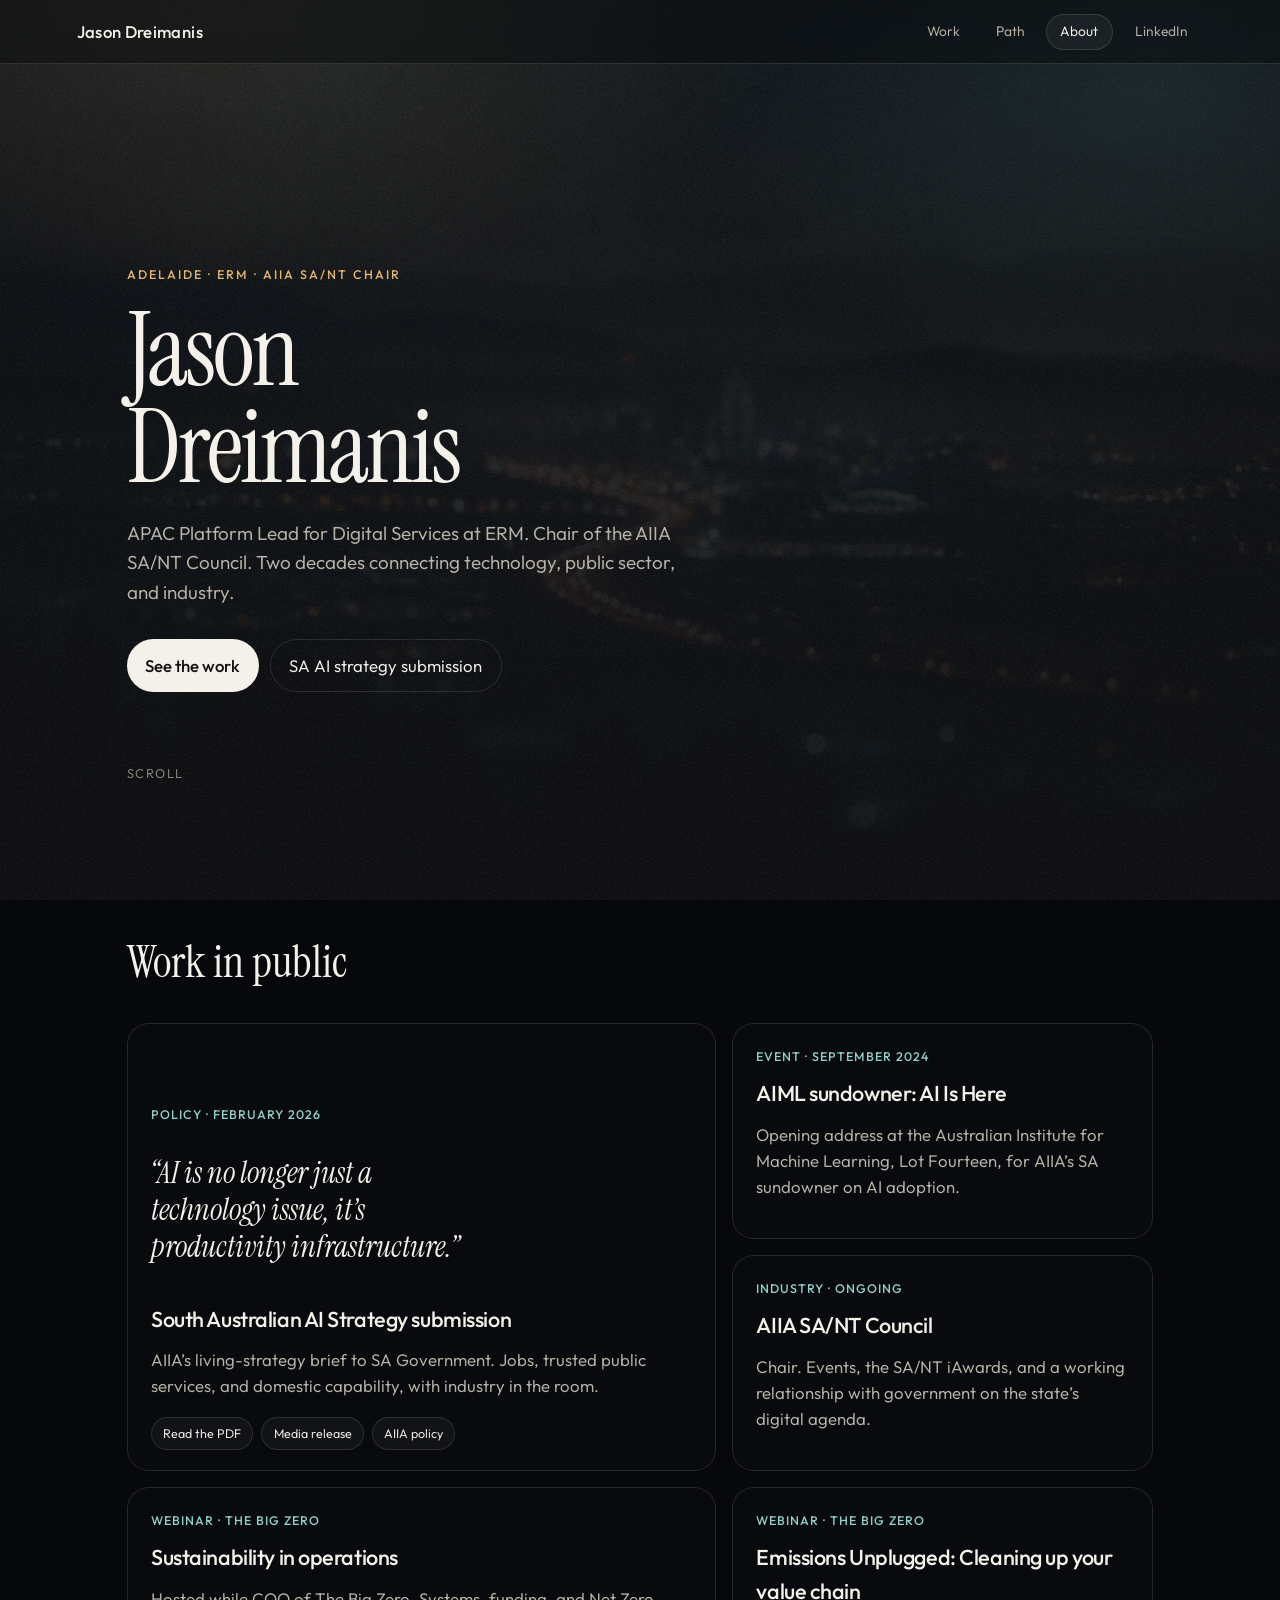
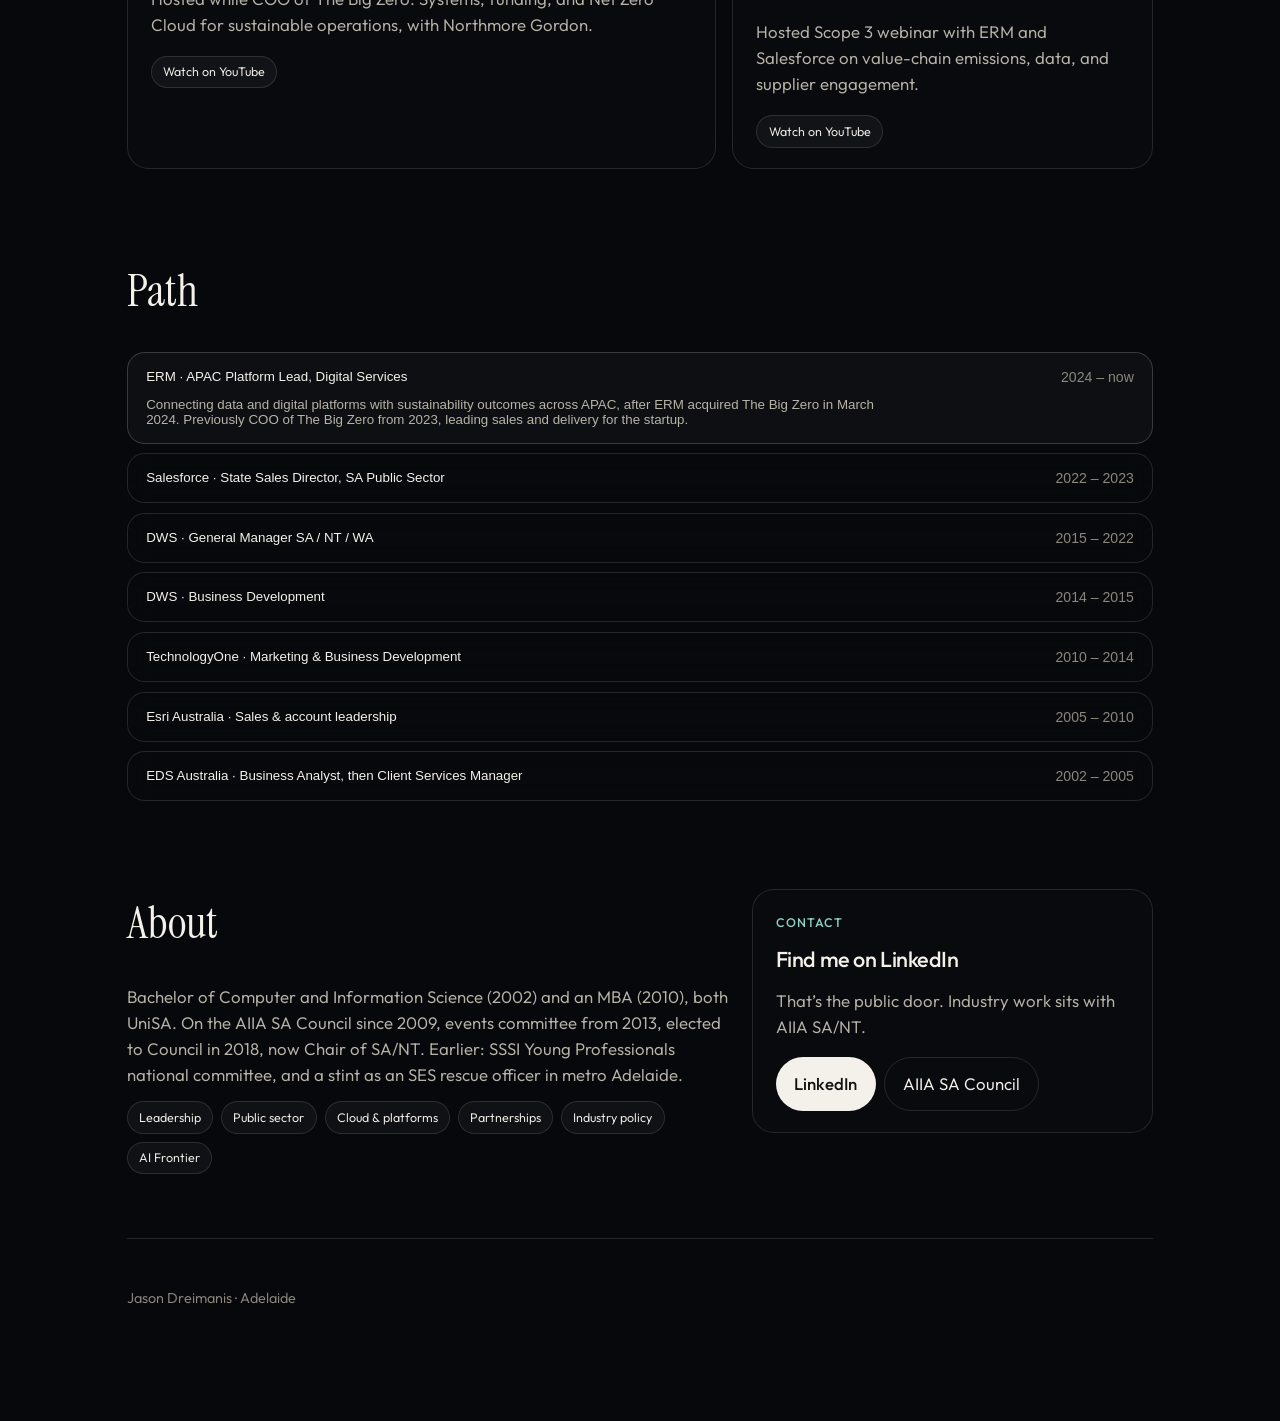
==== index.html @ 12f00339 "Add The Big Zero webinar links to Work in public." ====
<!DOCTYPE html>
<html lang="en">
<head>
  <meta charset="utf-8">
  <meta name="viewport" content="width=device-width, initial-scale=1">
  <title>Jason Dreimanis</title>
  <meta name="description" content="Jason Dreimanis. Adelaide. APAC Platform Lead, Digital Services at ERM. Chair, AIIA SA/NT Council.">
  <link rel="preconnect" href="https://fonts.googleapis.com">
  <link rel="preconnect" href="https://fonts.gstatic.com" crossorigin>
  <link href="https://fonts.googleapis.com/css2?family=Instrument+Serif:ital@0;1&family=Outfit:wght@360;420;500;600&display=swap" rel="stylesheet">
  <style>
    :root {
      --ink: #f4f1ea;
      --muted: #b8b3a8;
      --dim: #8c877c;
      --line: rgba(244,241,234,.12);
      --glass: rgba(12,14,18,.55);
      --glass-2: rgba(18,20,26,.72);
      --accent: #e2b56a;
      --accent-2: #8fd0c8;
      --danger: #c9a06a;
    }
    * { box-sizing: border-box; margin: 0; padding: 0; }
    html { scroll-behavior: smooth; }
    body {
      font-family: Outfit, system-ui, sans-serif;
      color: var(--ink);
      background: #07080b url("bg-adelaide.png") center / cover fixed no-repeat;
      line-height: 1.55;
      font-size: 1.05rem;
      font-weight: 360;
    }
    body::before {
      content: "";
      position: fixed;
      inset: 0;
      background:
        radial-gradient(1200px 700px at 15% -10%, rgba(226,181,106,.16), transparent 55%),
        radial-gradient(900px 600px at 90% 10%, rgba(143,208,200,.1), transparent 50%),
        linear-gradient(180deg, rgba(7,8,11,.55) 0%, rgba(7,8,11,.78) 38%, rgba(7,8,11,.9) 100%);
      pointer-events: none;
      z-index: 0;
    }
    .grain {
      position: fixed; inset: 0; pointer-events: none; z-index: 1; opacity: .22;
      background-image: url("data:image/svg+xml;utf8,<svg xmlns='http://www.w3.org/2000/svg' width='140' height='140'><filter id='n'><feTurbulence type='fractalNoise' baseFrequency='.8' numOctaves='4' stitchTiles='stitch'/></filter><rect width='100%' height='100%' filter='url(%23n)' opacity='.55'/></svg>");
    }
    .wrap { position: relative; z-index: 2; }
    nav {
      position: sticky; top: 0; z-index: 20;
      display: flex; align-items: center; justify-content: space-between;
      gap: 1rem; padding: .85rem 6vw;
      background: rgba(7,8,11,.42);
      backdrop-filter: blur(16px);
      border-bottom: 1px solid var(--line);
    }
    .brand {
      font-weight: 500; letter-spacing: .02em; text-decoration: none; color: var(--ink);
    }
    .nav-links { display: flex; gap: .4rem; flex-wrap: wrap; }
    .nav-links a {
      color: var(--muted); text-decoration: none; font-size: .86rem;
      padding: .4rem .85rem; border-radius: 999px; border: 1px solid transparent;
    }
    .nav-links a:hover, .nav-links a.active {
      color: var(--ink); border-color: var(--line); background: rgba(255,255,255,.05);
    }
    main { padding: 0 6vw 6rem; max-width: 1180px; margin: 0 auto; }
    .hero { min-height: 88vh; display: grid; align-content: end; padding: 8rem 0 4.5rem; }
    .kicker {
      color: var(--accent); font-size: .78rem; letter-spacing: .16em; text-transform: uppercase;
      font-weight: 500; margin-bottom: 1.1rem;
    }
    h1 {
      font-family: "Instrument Serif", Georgia, serif;
      font-weight: 400; font-size: clamp(3.2rem, 8vw, 6.4rem);
      line-height: .95; letter-spacing: -.03em;
    }
    .lede {
      margin-top: 1.4rem; max-width: 36rem; font-size: 1.18rem; color: var(--muted);
    }
    .actions { display: flex; flex-wrap: wrap; gap: .7rem; margin-top: 2rem; }
    .btn {
      display: inline-flex; align-items: center; gap: .45rem;
      text-decoration: none; border: 0; cursor: pointer; font: inherit;
      padding: .8rem 1.15rem; border-radius: 999px; transition: transform .2s, background .2s, border-color .2s;
    }
    .btn:hover { transform: translateY(-2px); }
    .btn-primary { background: var(--ink); color: #111; font-weight: 500; }
    .btn-ghost {
      background: transparent; color: var(--ink);
      border: 1px solid var(--line);
    }
    .btn-ghost:hover { background: rgba(255,255,255,.06); }
    .scroll-hint {
      margin-top: 4.5rem; color: var(--dim); font-size: .8rem; letter-spacing: .12em; text-transform: uppercase;
    }
    section { padding: 4.5rem 0 1rem; }
    h2 {
      font-family: "Instrument Serif", Georgia, serif;
      font-size: clamp(2rem, 4vw, 2.8rem); font-weight: 400; margin-bottom: 1.6rem;
    }
    .work-grid {
      display: grid; gap: 1rem;
      grid-template-columns: 1fr;
    }
    @media (min-width: 800px) {
      .work-grid { grid-template-columns: 1.4fr 1fr; }
      .card.featured { grid-row: span 2; min-height: 28rem; }
    }
    .card {
      background: var(--glass);
      border: 1px solid var(--line);
      border-radius: 1.35rem;
      padding: 1.4rem 1.45rem 1.3rem;
      backdrop-filter: blur(18px);
      display: flex; flex-direction: column; gap: .7rem;
      text-align: left; color: inherit; cursor: pointer;
      transition: transform .2s, border-color .2s, background .2s;
    }
    .card:hover { transform: translateY(-3px); border-color: rgba(226,181,106,.35); background: var(--glass-2); }
    .card .meta { color: var(--accent-2); font-size: .78rem; letter-spacing: .08em; text-transform: uppercase; font-weight: 500; }
    .card h3 { font-size: 1.35rem; font-weight: 500; letter-spacing: -.02em; }
    .card p { color: var(--muted); }
    .card.featured { justify-content: flex-end; }
    .pull { font-family: "Instrument Serif", Georgia, serif; font-size: clamp(1.35rem, 2.4vw, 1.85rem); line-height: 1.25; color: var(--ink); margin: 1.2rem 0 1.6rem; font-style: italic; max-width: 22ch; }
    .card .row { display: flex; flex-wrap: wrap; gap: .5rem; margin-top: .4rem; }
    .chip {
      font-size: .78rem; color: var(--ink); border: 1px solid var(--line);
      border-radius: 999px; padding: .35rem .7rem; background: rgba(255,255,255,.04);
      text-decoration: none; display: inline-flex;
    }
    a.chip:hover { border-color: rgba(226,181,106,.5); }
    .path { display: grid; gap: .6rem; }
    .job {
      width: 100%; text-align: left; color: inherit; background: transparent;
      border: 1px solid var(--line); border-radius: 1.1rem; padding: 1rem 1.15rem;
      cursor: pointer; backdrop-filter: blur(12px); background: rgba(10,12,16,.35);
    }
    .job:hover, .job.open { background: rgba(18,20,26,.65); border-color: rgba(255,255,255,.18); }
    .job-top { display: flex; justify-content: space-between; gap: 1rem; flex-wrap: wrap; }
    .job strong { font-weight: 500; }
    .when { color: var(--dim); font-size: .88rem; }
    .job .detail { display: none; color: var(--muted); margin-top: .7rem; max-width: 46rem; }
    .job.open .detail { display: block; }
    .about {
      display: grid; gap: 1.4rem;
    }
    @media (min-width: 800px) { .about { grid-template-columns: 1.2fr .8fr; align-items: start; } }
    .values { display: flex; flex-wrap: wrap; gap: .5rem; margin-top: .8rem; }
    footer {
      display: flex; justify-content: space-between; gap: 1rem; flex-wrap: wrap;
      padding: 3rem 0 1rem; color: var(--dim); font-size: .9rem; border-top: 1px solid var(--line); margin-top: 3rem;
    }
    .drawer-back {
      position: fixed; inset: 0; background: rgba(0,0,0,.55); z-index: 40;
      opacity: 0; pointer-events: none; transition: opacity .2s;
    }
    .drawer-back.show { opacity: 1; pointer-events: auto; }
    .drawer {
      position: fixed; right: 0; top: 0; height: 100%; width: min(34rem, 100%);
      background: #101318; z-index: 41; transform: translateX(100%);
      transition: transform .28s ease; padding: 2rem 1.6rem; overflow: auto;
      border-left: 1px solid var(--line);
    }
    .drawer.show { transform: translateX(0); }
    .drawer h3 { font-family: "Instrument Serif", Georgia, serif; font-size: 2rem; font-weight: 400; margin: .4rem 0 1rem; }
    .drawer p { color: var(--muted); margin-bottom: 1rem; }
    .close {
      background: transparent; border: 1px solid var(--line); color: var(--ink);
      border-radius: 999px; padding: .4rem .8rem; cursor: pointer; font: inherit;
    }
    @media (max-width: 700px) {
      nav { padding: .75rem 1.1rem; }
      main { padding: 0 1.1rem 4rem; }
      .hero { padding-top: 5.5rem; min-height: 78vh; }
    }
  </style>
</head>
<body>
  <div class="grain"></div>
  <div class="wrap">
    <nav>
      <a class="brand" href="#top">Jason Dreimanis</a>
      <div class="nav-links">
        <a href="#work">Work</a>
        <a href="#path">Path</a>
        <a href="#about">About</a>
        <a class="btn-ghost btn" style="padding:.35rem .9rem" href="https://www.linkedin.com/in/jasondreimanis" target="_blank" rel="noopener">LinkedIn</a>
      </div>
    </nav>
    <main id="top">
      <header class="hero">
        <p class="kicker">Adelaide · ERM · AIIA SA/NT Chair</p>
        <h1>Jason<br>Dreimanis</h1>
        <p class="lede">APAC Platform Lead for Digital Services at ERM. Chair of the AIIA SA/NT Council. Two decades connecting technology, public sector, and industry.</p>
        <div class="actions">
          <a class="btn btn-primary" href="#work">See the work</a>
          <a class="btn btn-ghost" href="https://aiia.com.au/wp-content/uploads/2026/02/South-Australian-AI-Strategy-Subsmission.pdf" target="_blank" rel="noopener">SA AI strategy submission</a>
        </div>
        <p class="scroll-hint">Scroll</p>
      </header>

      <section id="work">
        <h2>Work in public</h2>
        <div class="work-grid">
          <article class="card featured" data-panel="ai">
            <p class="meta">Policy · February 2026</p>
            <blockquote class="pull">“AI is no longer just a technology issue, it’s productivity infrastructure.”</blockquote>
            <h3>South Australian AI Strategy submission</h3>
            <p>AIIA’s living-strategy brief to SA Government. Jobs, trusted public services, and domestic capability, with industry in the room.</p>
            <div class="row">
              <a class="chip" href="https://aiia.com.au/wp-content/uploads/2026/02/South-Australian-AI-Strategy-Subsmission.pdf" target="_blank" rel="noopener" onclick="event.stopPropagation()">Read the PDF</a>
              <a class="chip" href="https://aiia.com.au/wp-content/uploads/2026/02/South-Australia-AI-Strategy-MR.pdf" target="_blank" rel="noopener" onclick="event.stopPropagation()">Media release</a>
              <a class="chip" href="https://aiia.com.au/influence-and-leadership/policy-submissions/" target="_blank" rel="noopener" onclick="event.stopPropagation()">AIIA policy</a>
            </div>
          </article>
          <article class="card" data-panel="sundowner">
            <p class="meta">Event · September 2024</p>
            <h3>AIML sundowner: AI Is Here</h3>
            <p>Opening address at the Australian Institute for Machine Learning, Lot Fourteen, for AIIA’s SA sundowner on AI adoption.</p>
          </article>
          <article class="card" data-panel="council">
            <p class="meta">Industry · ongoing</p>
            <h3>AIIA SA/NT Council</h3>
            <p>Chair. Events, the SA/NT iAwards, and a working relationship with government on the state’s digital agenda.</p>
          </article>
          <article class="card" data-panel="tbz-ops">
            <p class="meta">Webinar · The Big Zero</p>
            <h3>Sustainability in operations</h3>
            <p>Hosted while COO of The Big Zero. Systems, funding, and Net Zero Cloud for sustainable operations, with Northmore Gordon.</p>
            <div class="row">
              <a class="chip" href="https://youtu.be/v5usQ4VJPlI" target="_blank" rel="noopener" onclick="event.stopPropagation()">Watch on YouTube</a>
            </div>
          </article>
          <article class="card" data-panel="tbz-scope3">
            <p class="meta">Webinar · The Big Zero</p>
            <h3>Emissions Unplugged: Cleaning up your value chain</h3>
            <p>Hosted Scope 3 webinar with ERM and Salesforce on value-chain emissions, data, and supplier engagement.</p>
            <div class="row">
              <a class="chip" href="https://youtu.be/Fd_spWJepVM" target="_blank" rel="noopener" onclick="event.stopPropagation()">Watch on YouTube</a>
            </div>
          </article>
        </div>
      </section>

      <section id="path">
        <h2>Path</h2>
        <div class="path">
          <button class="job open" type="button">
            <div class="job-top"><strong>ERM · APAC Platform Lead, Digital Services</strong><span class="when">2024 – now</span></div>
            <p class="detail">Connecting data and digital platforms with sustainability outcomes across APAC, after ERM acquired The Big Zero in March 2024. Previously COO of The Big Zero from 2023, leading sales and delivery for the startup.</p>
          </button>
          <button class="job" type="button">
            <div class="job-top"><strong>Salesforce · State Sales Director, SA Public Sector</strong><span class="when">2022 – 2023</span></div>
            <p class="detail">Public sector sales leadership in South Australia, before moving into The Big Group / ERM sustainability platforms work.</p>
          </button>
          <button class="job" type="button">
            <div class="job-top"><strong>DWS · General Manager SA / NT / WA</strong><span class="when">2015 – 2022</span></div>
            <p class="detail">P&amp;L, sales, delivery, and a national cloud and managed services centre of excellence. First full SA Government agency architecture into the cloud in 2015. Record regional contract value. Built Symplicit (human-centred design) in the region.</p>
          </button>
          <button class="job" type="button">
            <div class="job-top"><strong>DWS · Business Development</strong><span class="when">2014 – 2015</span></div>
            <p class="detail">New practices in cloud, infrastructure, and solution services. Lifted regional margins by more than 10% in the first year.</p>
          </button>
          <button class="job" type="button">
            <div class="job-top"><strong>TechnologyOne · Marketing &amp; Business Development</strong><span class="when">2010 – 2014</span></div>
            <p class="detail">Public sector growth across SA and NT. Displaced legacy financials at the South Australian Financing Authority. New accounts including City of Playford, City of Unley, Arts SA, and the National Rail Safety Regulator. Largest single contract in the region at the time.</p>
          </button>
          <button class="job" type="button">
            <div class="job-top"><strong>Esri Australia · Sales &amp; account leadership</strong><span class="when">2005 – 2010</span></div>
            <p class="detail">GIS across SA Government and new commercial accounts. First Australian sale of ArcGIS Image Server. First SA sale of Dekho.</p>
          </button>
          <button class="job" type="button">
            <div class="job-top"><strong>EDS Australia · Business Analyst, then Client Services Manager</strong><span class="when">2002 – 2005</span></div>
            <p class="detail">Started as a business analyst, promoted into client services leadership. Executive award for customer service.</p>
          </button>
        </div>
      </section>

      <section id="about" class="about">
        <div>
          <h2>About</h2>
          <p style="color:var(--muted);max-width:38rem">Bachelor of Computer and Information Science (2002) and an MBA (2010), both UniSA. On the AIIA SA Council since 2009, events committee from 2013, elected to Council in 2018, now Chair of SA/NT. Earlier: SSSI Young Professionals national committee, and a stint as an SES rescue officer in metro Adelaide.</p>
          <div class="values">
            <span class="chip">Leadership</span>
            <span class="chip">Public sector</span>
            <span class="chip">Cloud &amp; platforms</span>
            <span class="chip">Partnerships</span>
            <span class="chip">Industry policy</span>
            <span class="chip">AI Frontier</span>
          </div>
        </div>
        <div class="card" style="cursor:default" onclick="event.stopPropagation()">
          <p class="meta">Contact</p>
          <h3>Find me on LinkedIn</h3>
          <p>That’s the public door. Industry work sits with AIIA SA/NT.</p>
          <div class="row">
            <a class="btn btn-primary" href="https://www.linkedin.com/in/jasondreimanis" target="_blank" rel="noopener">LinkedIn</a>
            <a class="btn btn-ghost" href="https://aiia.com.au/state-councils/sa-council/" target="_blank" rel="noopener">AIIA SA Council</a>
          </div>
        </div>
      </section>
      <footer>
        <span>Jason Dreimanis · Adelaide</span>
      </footer>
    </main>
  </div>

  <div class="drawer-back" id="back" hidden></div>
  <aside class="drawer" id="drawer" aria-hidden="true">
    <button class="close" type="button" id="close">Close</button>
    <div id="panel"></div>
  </aside>

  <script>
    const panels = {
      ai: {
        meta: "AIIA · 19 February 2026",
        title: "South Australian AI Strategy",
        body: "<p>Peak-body submission to the South Australian Government. AIIA argued for a living AI strategy: annual review, public reporting, procurement reform, skills through TAFE and universities, and industry sitting beside government rather than watching from the corridor.</p><p>Headline from the media release: AI as productivity infrastructure, not just an internal government tool. The aim is jobs, domestic capability, and trusted public services.</p>",
        links: [
          ["Read the submission", "https://aiia.com.au/wp-content/uploads/2026/02/South-Australian-AI-Strategy-Subsmission.pdf"],
          ["Media release", "https://aiia.com.au/wp-content/uploads/2026/02/South-Australia-AI-Strategy-MR.pdf"],
          ["All AIIA submissions", "https://aiia.com.au/influence-and-leadership/policy-submissions/"]
        ]
      },
      sundowner: {
        meta: "AIML · 12 September 2024",
        title: "AI Is Here",
        body: "<p>AIIA SA sundowner hosted at the Australian Institute for Machine Learning, Lot Fourteen. Opening address, then a panel on AI adoption for South Australian businesses, including AIML’s Industrial AI grant program.</p>",
        links: [
          ["AIML event write-up", "https://www.adelaide.edu.au/aiml/events/list/2024/09/australian-information-industry-association-aiia-sa-sundowner-ai-is-here"],
          ["AIIA event page", "https://aiia.com.au/event/ai-adoption-for-business-sa-sundowner/"]
        ]
      },
      council: {
        meta: "AIIA SA/NT · Chair",
        title: "State council",
        body: "<p>The SA/NT Council is the local arm of Australia’s peak digital industry body. Work includes policy, events, and the iAwards program that puts South Australian and Territory innovation on a national stage.</p>",
        links: [
          ["SA Council", "https://aiia.com.au/state-councils/sa-council/"],
          ["iAwards", "https://aiia.com.au/iawards/"]
        ]
      },
      "tbz-ops": {
        meta: "The Big Zero · webinar",
        title: "Sustainability in operations",
        body: "<p>While COO of The Big Zero, hosted a webinar on embedding sustainability into operations: systems, capital decisions, environmental certificates, and a Salesforce Net Zero Cloud walkthrough with Northmore Gordon.</p>",
        links: [
          ["Watch on YouTube", "https://youtu.be/v5usQ4VJPlI"]
        ]
      },
      "tbz-scope3": {
        meta: "The Big Zero · webinar",
        title: "Emissions Unplugged: Cleaning up your value chain",
        body: "<p>Hosted Scope 3 webinar with ERM and Salesforce. Value-chain emissions, data quality, supplier engagement, and how platforms support disclosures without living in spreadsheets.</p>",
        links: [
          ["Watch on YouTube", "https://youtu.be/Fd_spWJepVM"]
        ]
      }
    };

    const drawer = document.getElementById("drawer");
    const back = document.getElementById("back");
    const panel = document.getElementById("panel");

    function openPanel(key) {
      const p = panels[key];
      if (!p) return;
      panel.innerHTML = `<p class="meta">${p.meta}</p><h3>${p.title}</h3>${p.body}<div class="row">${p.links.map(([l,h]) => `<a class="btn btn-primary" href="${h}" target="_blank" rel="noopener">${l}</a>`).join("")}</div>`;
      back.hidden = false;
      requestAnimationFrame(() => { back.classList.add("show"); drawer.classList.add("show"); });
      drawer.setAttribute("aria-hidden", "false");
    }
    function closePanel() {
      back.classList.remove("show");
      drawer.classList.remove("show");
      drawer.setAttribute("aria-hidden", "true");
      setTimeout(() => { back.hidden = true; }, 280);
    }
    document.querySelectorAll("[data-panel]").forEach(el => {
      el.addEventListener("click", () => openPanel(el.dataset.panel));
    });
    document.getElementById("close").addEventListener("click", closePanel);
    back.addEventListener("click", closePanel);
    document.addEventListener("keydown", e => { if (e.key === "Escape") closePanel(); });

    document.querySelectorAll(".job").forEach(btn => {
      btn.addEventListener("click", () => btn.classList.toggle("open"));
    });

    const links = [...document.querySelectorAll(".nav-links a[href^='#']")];
    const secs = links.map(a => document.querySelector(a.getAttribute("href"))).filter(Boolean);
    const io = new IntersectionObserver(entries => {
      entries.forEach(e => {
        if (!e.isIntersecting) return;
        links.forEach(a => a.classList.toggle("active", a.getAttribute("href") === "#" + e.target.id));
      });
    }, { rootMargin: "-40% 0px -50% 0px" });
    secs.forEach(s => io.observe(s));
  </script>
</body>
</html>
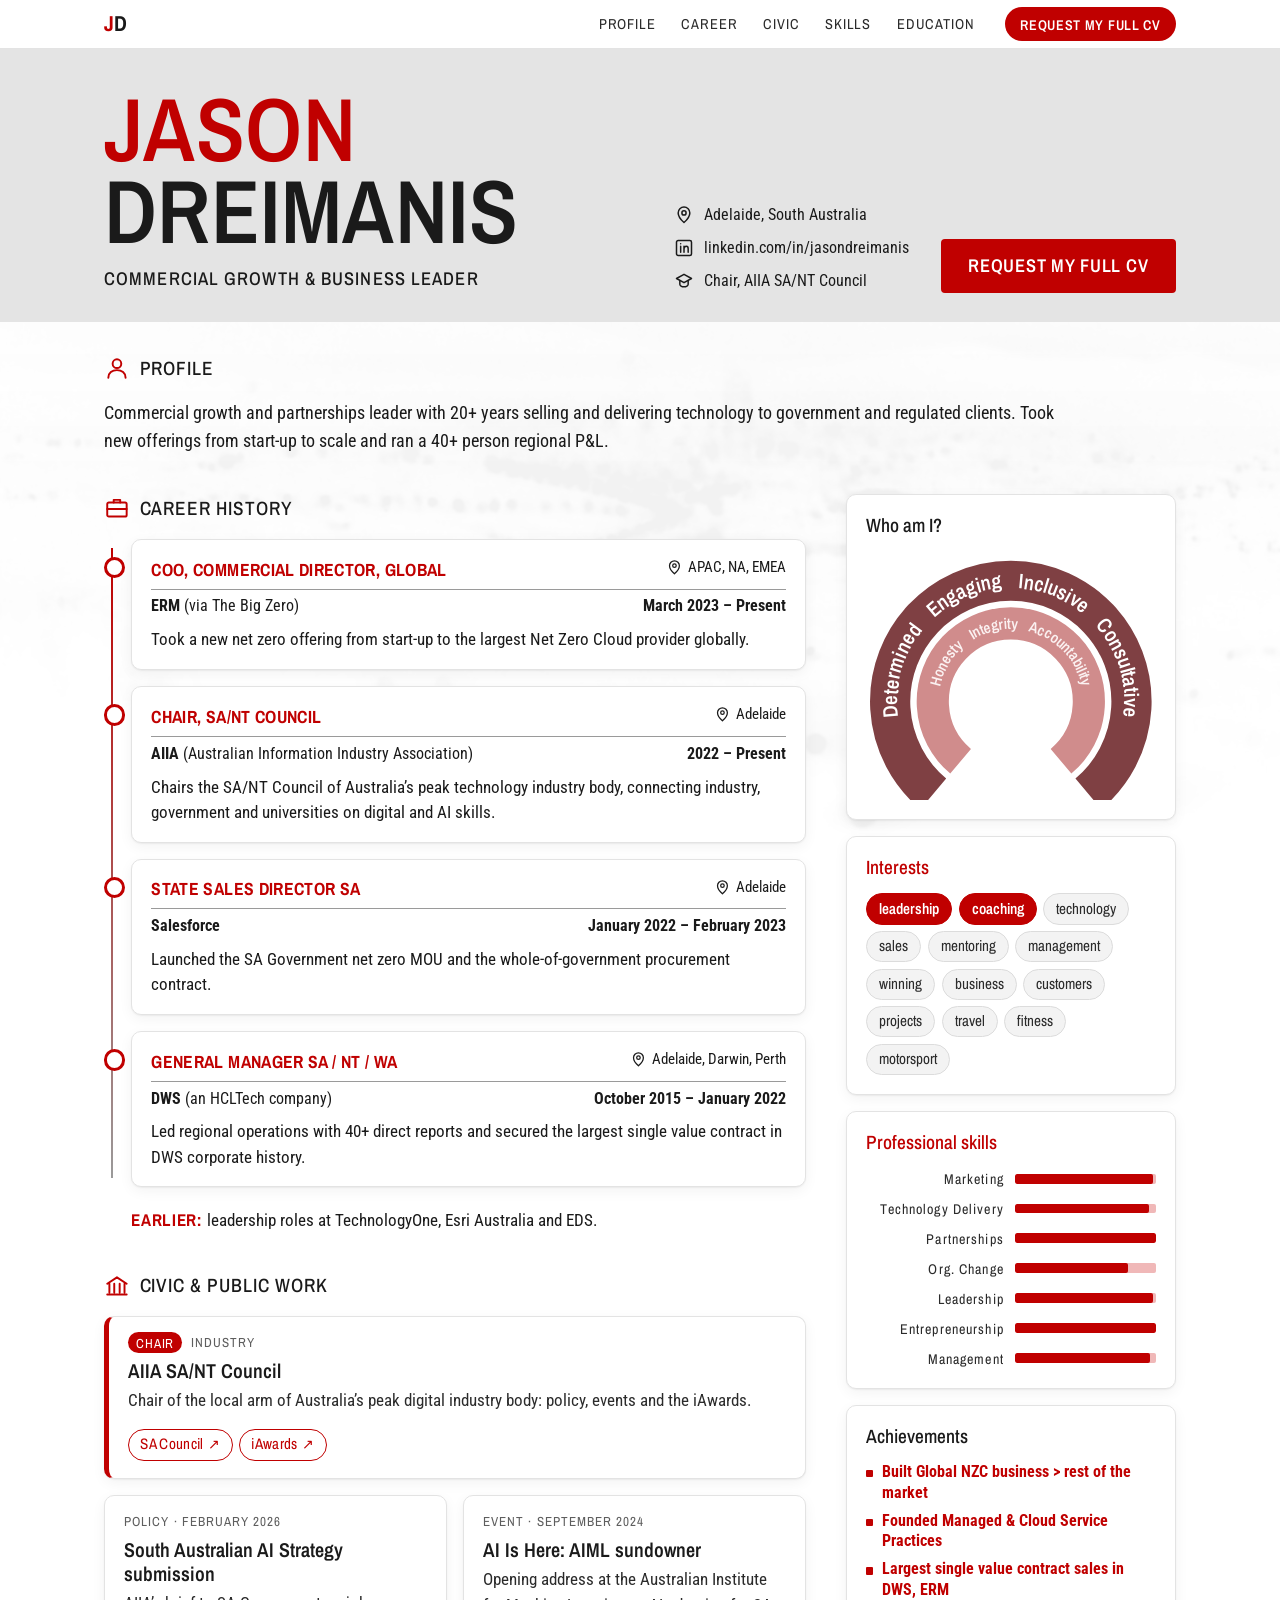
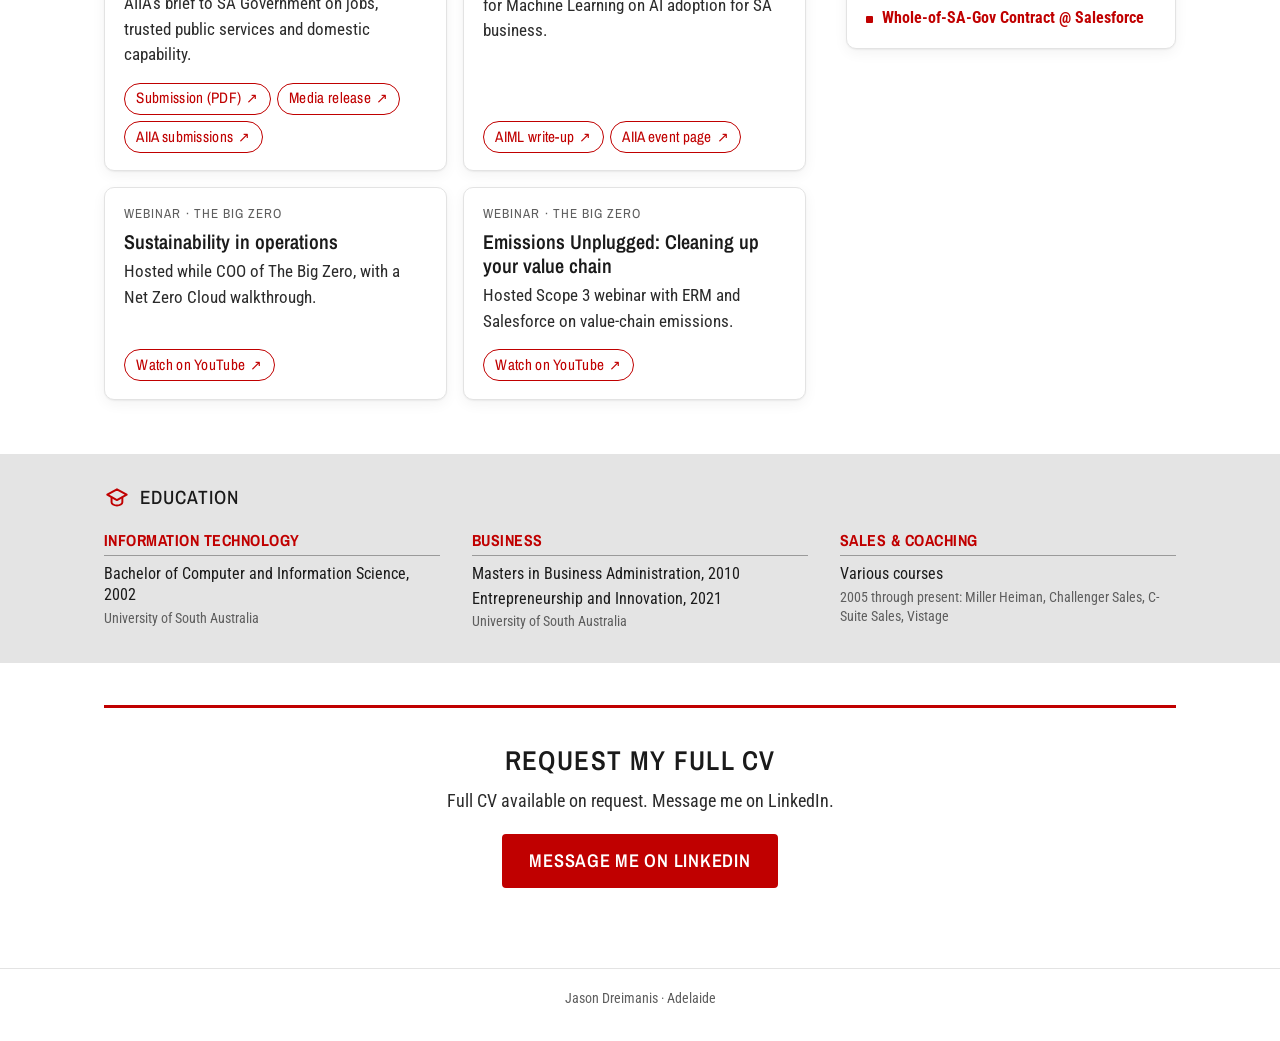
==== commit 72cb6087: "Redesign site to match CV: summary profile, career timeline, civic and public work, CV request" ====
--- a/index.html
+++ b/index.html
@@ -1,404 +1,255 @@
 <!DOCTYPE html>
-<html lang="en">
+<html lang="en-AU">
 <head>
   <meta charset="utf-8">
   <meta name="viewport" content="width=device-width, initial-scale=1">
-  <title>Jason Dreimanis</title>
-  <meta name="description" content="Jason Dreimanis. Adelaide. APAC Platform Lead, Digital Services at ERM. Chair, AIIA SA/NT Council.">
+  <title>Jason Dreimanis | Commercial Growth &amp; Business Leader</title>
+  <meta name="description" content="Jason Dreimanis, Adelaide. Commercial growth and business leader. Chair, AIIA SA/NT Council. Full CV available on request.">
+  <meta name="color-scheme" content="light dark">
+  <meta name="theme-color" content="#c00000" media="(prefers-color-scheme: light)">
+  <meta name="theme-color" content="#161617" media="(prefers-color-scheme: dark)">
+  <link rel="canonical" href="https://jdreimanis.github.io/">
+  <meta property="og:type" content="website">
+  <meta property="og:site_name" content="Jason Dreimanis">
+  <meta property="og:title" content="Jason Dreimanis | Commercial Growth &amp; Business Leader">
+  <meta property="og:description" content="Commercial growth and partnerships leader. Chair, AIIA SA/NT Council. Adelaide.">
+  <meta property="og:url" content="https://jdreimanis.github.io/">
+  <meta property="og:locale" content="en_AU">
+  <meta name="twitter:card" content="summary">
+  <meta name="twitter:title" content="Jason Dreimanis | Commercial Growth &amp; Business Leader">
+  <meta name="twitter:description" content="Commercial growth and partnerships leader. Chair, AIIA SA/NT Council. Adelaide.">
+  <link rel="icon" href="data:image/svg+xml,%3Csvg xmlns='http://www.w3.org/2000/svg' viewBox='0 0 64 64'%3E%3Crect width='64' height='64' fill='%23c00000'/%3E%3Ctext x='32' y='45' font-size='34' font-family='Arial Narrow,Arial,sans-serif' font-weight='700' fill='white' text-anchor='middle'%3EJD%3C/text%3E%3C/svg%3E">
   <link rel="preconnect" href="https://fonts.googleapis.com">
   <link rel="preconnect" href="https://fonts.gstatic.com" crossorigin>
-  <link href="https://fonts.googleapis.com/css2?family=Instrument+Serif:ital@0;1&family=Outfit:wght@360;420;500;600&display=swap" rel="stylesheet">
-  <style>
-    :root {
-      --ink: #f4f1ea;
-      --muted: #b8b3a8;
-      --dim: #8c877c;
-      --line: rgba(244,241,234,.12);
-      --glass: rgba(12,14,18,.55);
-      --glass-2: rgba(18,20,26,.72);
-      --accent: #e2b56a;
-      --accent-2: #8fd0c8;
-      --danger: #c9a06a;
-    }
-    * { box-sizing: border-box; margin: 0; padding: 0; }
-    html { scroll-behavior: smooth; }
-    body {
-      font-family: Outfit, system-ui, sans-serif;
-      color: var(--ink);
-      background: #07080b url("bg-adelaide.png") center / cover fixed no-repeat;
-      line-height: 1.55;
-      font-size: 1.05rem;
-      font-weight: 360;
-    }
-    body::before {
-      content: "";
-      position: fixed;
-      inset: 0;
-      background:
-        radial-gradient(1200px 700px at 15% -10%, rgba(226,181,106,.16), transparent 55%),
-        radial-gradient(900px 600px at 90% 10%, rgba(143,208,200,.1), transparent 50%),
-        linear-gradient(180deg, rgba(7,8,11,.55) 0%, rgba(7,8,11,.78) 38%, rgba(7,8,11,.9) 100%);
-      pointer-events: none;
-      z-index: 0;
-    }
-    .grain {
-      position: fixed; inset: 0; pointer-events: none; z-index: 1; opacity: .22;
-      background-image: url("data:image/svg+xml;utf8,<svg xmlns='http://www.w3.org/2000/svg' width='140' height='140'><filter id='n'><feTurbulence type='fractalNoise' baseFrequency='.8' numOctaves='4' stitchTiles='stitch'/></filter><rect width='100%' height='100%' filter='url(%23n)' opacity='.55'/></svg>");
-    }
-    .wrap { position: relative; z-index: 2; }
-    nav {
-      position: sticky; top: 0; z-index: 20;
-      display: flex; align-items: center; justify-content: space-between;
-      gap: 1rem; padding: .85rem 6vw;
-      background: rgba(7,8,11,.42);
-      backdrop-filter: blur(16px);
-      border-bottom: 1px solid var(--line);
-    }
-    .brand {
-      font-weight: 500; letter-spacing: .02em; text-decoration: none; color: var(--ink);
-    }
-    .nav-links { display: flex; gap: .4rem; flex-wrap: wrap; }
-    .nav-links a {
-      color: var(--muted); text-decoration: none; font-size: .86rem;
-      padding: .4rem .85rem; border-radius: 999px; border: 1px solid transparent;
-    }
-    .nav-links a:hover, .nav-links a.active {
-      color: var(--ink); border-color: var(--line); background: rgba(255,255,255,.05);
-    }
-    main { padding: 0 6vw 6rem; max-width: 1180px; margin: 0 auto; }
-    .hero { min-height: 88vh; display: grid; align-content: end; padding: 8rem 0 4.5rem; }
-    .kicker {
-      color: var(--accent); font-size: .78rem; letter-spacing: .16em; text-transform: uppercase;
-      font-weight: 500; margin-bottom: 1.1rem;
-    }
-    h1 {
-      font-family: "Instrument Serif", Georgia, serif;
-      font-weight: 400; font-size: clamp(3.2rem, 8vw, 6.4rem);
-      line-height: .95; letter-spacing: -.03em;
-    }
-    .lede {
-      margin-top: 1.4rem; max-width: 36rem; font-size: 1.18rem; color: var(--muted);
-    }
-    .actions { display: flex; flex-wrap: wrap; gap: .7rem; margin-top: 2rem; }
-    .btn {
-      display: inline-flex; align-items: center; gap: .45rem;
-      text-decoration: none; border: 0; cursor: pointer; font: inherit;
-      padding: .8rem 1.15rem; border-radius: 999px; transition: transform .2s, background .2s, border-color .2s;
-    }
-    .btn:hover { transform: translateY(-2px); }
-    .btn-primary { background: var(--ink); color: #111; font-weight: 500; }
-    .btn-ghost {
-      background: transparent; color: var(--ink);
-      border: 1px solid var(--line);
-    }
-    .btn-ghost:hover { background: rgba(255,255,255,.06); }
-    .scroll-hint {
-      margin-top: 4.5rem; color: var(--dim); font-size: .8rem; letter-spacing: .12em; text-transform: uppercase;
-    }
-    section { padding: 4.5rem 0 1rem; }
-    h2 {
-      font-family: "Instrument Serif", Georgia, serif;
-      font-size: clamp(2rem, 4vw, 2.8rem); font-weight: 400; margin-bottom: 1.6rem;
-    }
-    .work-grid {
-      display: grid; gap: 1rem;
-      grid-template-columns: 1fr;
-    }
-    @media (min-width: 800px) {
-      .work-grid { grid-template-columns: 1.4fr 1fr; }
-      .card.featured { grid-row: span 2; min-height: 28rem; }
-    }
-    .card {
-      background: var(--glass);
-      border: 1px solid var(--line);
-      border-radius: 1.35rem;
-      padding: 1.4rem 1.45rem 1.3rem;
-      backdrop-filter: blur(18px);
-      display: flex; flex-direction: column; gap: .7rem;
-      text-align: left; color: inherit; cursor: pointer;
-      transition: transform .2s, border-color .2s, background .2s;
-    }
-    .card:hover { transform: translateY(-3px); border-color: rgba(226,181,106,.35); background: var(--glass-2); }
-    .card .meta { color: var(--accent-2); font-size: .78rem; letter-spacing: .08em; text-transform: uppercase; font-weight: 500; }
-    .card h3 { font-size: 1.35rem; font-weight: 500; letter-spacing: -.02em; }
-    .card p { color: var(--muted); }
-    .card.featured { justify-content: flex-end; }
-    .pull { font-family: "Instrument Serif", Georgia, serif; font-size: clamp(1.35rem, 2.4vw, 1.85rem); line-height: 1.25; color: var(--ink); margin: 1.2rem 0 1.6rem; font-style: italic; max-width: 22ch; }
-    .card .row { display: flex; flex-wrap: wrap; gap: .5rem; margin-top: .4rem; }
-    .chip {
-      font-size: .78rem; color: var(--ink); border: 1px solid var(--line);
-      border-radius: 999px; padding: .35rem .7rem; background: rgba(255,255,255,.04);
-      text-decoration: none; display: inline-flex;
-    }
-    a.chip:hover { border-color: rgba(226,181,106,.5); }
-    .path { display: grid; gap: .6rem; }
-    .job {
-      width: 100%; text-align: left; color: inherit; background: transparent;
-      border: 1px solid var(--line); border-radius: 1.1rem; padding: 1rem 1.15rem;
-      cursor: pointer; backdrop-filter: blur(12px); background: rgba(10,12,16,.35);
-    }
-    .job:hover, .job.open { background: rgba(18,20,26,.65); border-color: rgba(255,255,255,.18); }
-    .job-top { display: flex; justify-content: space-between; gap: 1rem; flex-wrap: wrap; }
-    .job strong { font-weight: 500; }
-    .when { color: var(--dim); font-size: .88rem; }
-    .job .detail { display: none; color: var(--muted); margin-top: .7rem; max-width: 46rem; }
-    .job.open .detail { display: block; }
-    .about {
-      display: grid; gap: 1.4rem;
-    }
-    @media (min-width: 800px) { .about { grid-template-columns: 1.2fr .8fr; align-items: start; } }
-    .values { display: flex; flex-wrap: wrap; gap: .5rem; margin-top: .8rem; }
-    footer {
-      display: flex; justify-content: space-between; gap: 1rem; flex-wrap: wrap;
-      padding: 3rem 0 1rem; color: var(--dim); font-size: .9rem; border-top: 1px solid var(--line); margin-top: 3rem;
-    }
-    .drawer-back {
-      position: fixed; inset: 0; background: rgba(0,0,0,.55); z-index: 40;
-      opacity: 0; pointer-events: none; transition: opacity .2s;
-    }
-    .drawer-back.show { opacity: 1; pointer-events: auto; }
-    .drawer {
-      position: fixed; right: 0; top: 0; height: 100%; width: min(34rem, 100%);
-      background: #101318; z-index: 41; transform: translateX(100%);
-      transition: transform .28s ease; padding: 2rem 1.6rem; overflow: auto;
-      border-left: 1px solid var(--line);
-    }
-    .drawer.show { transform: translateX(0); }
-    .drawer h3 { font-family: "Instrument Serif", Georgia, serif; font-size: 2rem; font-weight: 400; margin: .4rem 0 1rem; }
-    .drawer p { color: var(--muted); margin-bottom: 1rem; }
-    .close {
-      background: transparent; border: 1px solid var(--line); color: var(--ink);
-      border-radius: 999px; padding: .4rem .8rem; cursor: pointer; font: inherit;
-    }
-    @media (max-width: 700px) {
-      nav { padding: .75rem 1.1rem; }
-      main { padding: 0 1.1rem 4rem; }
-      .hero { padding-top: 5.5rem; min-height: 78vh; }
-    }
-  </style>
+  <link href="https://fonts.googleapis.com/css2?family=Archivo+Narrow:wght@400;500;600;700&family=Roboto+Condensed:wght@300;400;700&display=swap" rel="stylesheet">
+  <link rel="stylesheet" href="css/style.css">
+  <script type="application/ld+json">
+  {"@context":"https://schema.org","@type":"Person","name":"Jason Dreimanis","url":"https://jdreimanis.github.io/","jobTitle":"Commercial Growth & Business Leader","address":{"@type":"PostalAddress","addressLocality":"Adelaide","addressRegion":"SA","addressCountry":"AU"},"sameAs":["https://www.linkedin.com/in/jasondreimanis"]}
+  </script>
 </head>
 <body>
-  <div class="grain"></div>
-  <div class="wrap">
-    <nav>
-      <a class="brand" href="#top">Jason Dreimanis</a>
-      <div class="nav-links">
-        <a href="#work">Work</a>
-        <a href="#path">Path</a>
-        <a href="#about">About</a>
-        <a class="btn-ghost btn" style="padding:.35rem .9rem" href="https://www.linkedin.com/in/jasondreimanis" target="_blank" rel="noopener">LinkedIn</a>
+<a class="skip" href="#main">Skip to content</a>
+
+<nav class="nav" aria-label="Sections">
+  <div class="nav-inner">
+    <a class="brand" href="#top" aria-label="Jason Dreimanis, top of page"><span>J</span>D</a>
+    <ul class="nav-links">
+      <li><a href="#profile">Profile</a></li>
+      <li><a href="#career">Career</a></li>
+      <li><a href="#civic">Civic</a></li>
+      <li><a href="#skills">Skills</a></li>
+      <li><a href="#education">Education</a></li>
+    </ul>
+    <a class="pill-cta" href="https://www.linkedin.com/in/jasondreimanis" target="_blank" rel="noopener">Request my full CV</a>
+  </div>
+</nav>
+
+<header class="band" id="top">
+  <div class="band-inner">
+    <div class="name-block">
+      <h1><span class="first">JASON</span><span class="last">DREIMANIS</span></h1>
+      <p class="tagline">Commercial Growth &amp; Business Leader</p>
+    </div>
+    <div class="band-right">
+      <ul class="contact">
+        <li>
+          <svg class="ico" viewBox="0 0 24 24" aria-hidden="true"><path d="M12 21s-7-6.2-7-11.5a7 7 0 0 1 14 0C19 14.800 12 21 12 21z"/><circle cx="12" cy="9.500" r="2.500"/></svg>
+          Adelaide, South Australia
+        </li>
+        <li>
+          <svg class="ico" viewBox="0 0 24 24" aria-hidden="true"><rect x="3" y="3" width="18" height="18" rx="2"/><path d="M8 10v7M8 7v.01M12 17v-7M12 13c0-2 1.500-3 3-3s2 1 2 3v4"/></svg>
+          <a href="https://www.linkedin.com/in/jasondreimanis" target="_blank" rel="noopener">linkedin.com/in/jasondreimanis</a>
+        </li>
+        <li>
+          <svg class="ico" viewBox="0 0 24 24" aria-hidden="true"><path d="M3 9l9-5 9 5-9 5-9-5z"/><path d="M7 11.500V16c0 1.500 2.200 3 5 3s5-1.500 5-3v-4.500"/></svg>
+          Chair, AIIA SA/NT Council
+        </li>
+      </ul>
+      <a class="cta" href="https://www.linkedin.com/in/jasondreimanis" target="_blank" rel="noopener">Request my full CV</a>
+    </div>
+  </div>
+</header>
+
+<main class="page" id="main">
+
+  <section id="profile" class="reveal" aria-labelledby="h-profile">
+    <h2 class="sec" id="h-profile"><svg class="ico" viewBox="0 0 24 24" aria-hidden="true"><circle cx="12" cy="8" r="4"/><path d="M4 21c0-4.400 3.600-7 8-7s8 2.600 8 7"/></svg>Profile</h2>
+    <p class="profile">Commercial growth and partnerships leader with 20+ years selling and delivering technology to government and regulated clients. Took new offerings from start-up to scale and ran a 40+ person regional P&amp;L.</p>
+  </section>
+
+  <div class="cols">
+    <div class="main-col">
+
+      <section id="career" aria-labelledby="h-career">
+        <h2 class="sec" id="h-career"><svg class="ico" viewBox="0 0 24 24" aria-hidden="true"><rect x="3" y="7" width="18" height="13" rx="1.500"/><path d="M9 7V4.500h6V7M3 13h18"/></svg>Career history</h2>
+        <ol class="timeline">
+          <li class="reveal">
+            <article class="card role">
+              <div class="role-head">
+                <h3>COO, Commercial Director, Global</h3>
+                <span class="place"><svg class="ico" viewBox="0 0 24 24" aria-hidden="true"><path d="M12 21s-7-6.2-7-11.5a7 7 0 0 1 14 0C19 14.800 12 21 12 21z"/><circle cx="12" cy="9.500" r="2.500"/></svg>APAC, NA, EMEA</span>
+              </div>
+              <p class="org-line"><span><strong>ERM</strong> (via The Big Zero)</span> <span class="dates">March 2023 &ndash; Present</span></p>
+              <p class="headline">Took a new net zero offering from start-up to the largest Net Zero Cloud provider globally.</p>
+            </article>
+          </li>
+          <li class="reveal">
+            <article class="card role">
+              <div class="role-head">
+                <h3>Chair, SA/NT Council</h3>
+                <span class="place"><svg class="ico" viewBox="0 0 24 24" aria-hidden="true"><path d="M12 21s-7-6.2-7-11.5a7 7 0 0 1 14 0C19 14.800 12 21 12 21z"/><circle cx="12" cy="9.500" r="2.500"/></svg>Adelaide</span>
+              </div>
+              <p class="org-line"><span><strong>AIIA</strong> (Australian Information Industry Association)</span> <span class="dates">2022 &ndash; Present</span></p>
+              <p class="headline">Chairs the SA/NT Council of Australia&rsquo;s peak technology industry body, connecting industry, government and universities on digital and AI skills.</p>
+            </article>
+          </li>
+          <li class="reveal">
+            <article class="card role">
+              <div class="role-head">
+                <h3>State Sales Director SA</h3>
+                <span class="place"><svg class="ico" viewBox="0 0 24 24" aria-hidden="true"><path d="M12 21s-7-6.2-7-11.5a7 7 0 0 1 14 0C19 14.800 12 21 12 21z"/><circle cx="12" cy="9.500" r="2.500"/></svg>Adelaide</span>
+              </div>
+              <p class="org-line"><span><strong>Salesforce</strong></span> <span class="dates">January 2022 &ndash; February 2023</span></p>
+              <p class="headline">Launched the SA Government net zero MOU and the whole-of-government procurement contract.</p>
+            </article>
+          </li>
+          <li class="reveal">
+            <article class="card role">
+              <div class="role-head">
+                <h3>General Manager SA / NT / WA</h3>
+                <span class="place"><svg class="ico" viewBox="0 0 24 24" aria-hidden="true"><path d="M12 21s-7-6.2-7-11.5a7 7 0 0 1 14 0C19 14.800 12 21 12 21z"/><circle cx="12" cy="9.500" r="2.500"/></svg>Adelaide, Darwin, Perth</span>
+              </div>
+              <p class="org-line"><span><strong>DWS</strong> (an HCLTech company)</span> <span class="dates">October 2015 &ndash; January 2022</span></p>
+              <p class="headline">Led regional operations with 40+ direct reports and secured the largest single value contract in DWS corporate history.</p>
+            </article>
+          </li>
+        </ol>
+        <p class="earlier"><strong>Earlier:</strong> leadership roles at TechnologyOne, Esri Australia and EDS.</p>
+      </section>
+
+      <section id="civic" aria-labelledby="h-civic">
+        <h2 class="sec" id="h-civic"><svg class="ico" viewBox="0 0 24 24" aria-hidden="true"><path d="M3 10l9-6 9 6M5 10v8M9.500 10v8M14.500 10v8M19 10v8M3 20h18"/></svg>Civic &amp; public work</h2>
+        <div class="tiles">
+
+          <article class="card tile featured reveal">
+            <p class="kicker"><span class="badge">Chair</span> Industry</p>
+            <h3>AIIA SA/NT Council</h3>
+            <p>Chair of the local arm of Australia&rsquo;s peak digital industry body: policy, events and the iAwards.</p>
+            <p class="links"><a href="https://aiia.com.au/state-councils/sa-council/" target="_blank" rel="noopener">SA Council<span class="arr" aria-hidden="true"></span></a> <a href="https://aiia.com.au/iawards/" target="_blank" rel="noopener">iAwards<span class="arr" aria-hidden="true"></span></a></p>
+          </article>
+
+          <article class="card tile reveal">
+            <p class="kicker">Policy &middot; February 2026</p>
+            <h3>South Australian AI Strategy submission</h3>
+            <p>AIIA&rsquo;s brief to SA Government on jobs, trusted public services and domestic capability.</p>
+            <p class="links"><a href="https://aiia.com.au/wp-content/uploads/2026/02/South-Australian-AI-Strategy-Subsmission.pdf" target="_blank" rel="noopener">Submission (PDF)<span class="arr" aria-hidden="true"></span></a> <a href="https://aiia.com.au/wp-content/uploads/2026/02/South-Australia-AI-Strategy-MR.pdf" target="_blank" rel="noopener">Media release<span class="arr" aria-hidden="true"></span></a> <a href="https://aiia.com.au/influence-and-leadership/policy-submissions/" target="_blank" rel="noopener">AIIA submissions<span class="arr" aria-hidden="true"></span></a></p>
+          </article>
+
+          <article class="card tile reveal">
+            <p class="kicker">Event &middot; September 2024</p>
+            <h3>AI Is Here: AIML sundowner</h3>
+            <p>Opening address at the Australian Institute for Machine Learning on AI adoption for SA business.</p>
+            <p class="links"><a href="https://www.adelaide.edu.au/aiml/events/list/2024/09/australian-information-industry-association-aiia-sa-sundowner-ai-is-here" target="_blank" rel="noopener">AIML write-up<span class="arr" aria-hidden="true"></span></a> <a href="https://aiia.com.au/event/ai-adoption-for-business-sa-sundowner/" target="_blank" rel="noopener">AIIA event page<span class="arr" aria-hidden="true"></span></a></p>
+          </article>
+
+          <article class="card tile reveal">
+            <p class="kicker">Webinar &middot; The Big Zero</p>
+            <h3>Sustainability in operations</h3>
+            <p>Hosted while COO of The Big Zero, with a Net Zero Cloud walkthrough.</p>
+            <p class="links"><a href="https://youtu.be/v5usQ4VJPlI" target="_blank" rel="noopener">Watch on YouTube<span class="arr" aria-hidden="true"></span></a></p>
+          </article>
+
+          <article class="card tile reveal">
+            <p class="kicker">Webinar &middot; The Big Zero</p>
+            <h3>Emissions Unplugged: Cleaning up your value chain</h3>
+            <p>Hosted Scope 3 webinar with ERM and Salesforce on value-chain emissions.</p>
+            <p class="links"><a href="https://youtu.be/Fd_spWJepVM" target="_blank" rel="noopener">Watch on YouTube<span class="arr" aria-hidden="true"></span></a></p>
+          </article>
+
+        </div>
+      </section>
+    </div>
+
+    <aside class="side" id="skills" aria-label="Strengths">
+
+      <section class="card panel reveal">
+        <h2 class="side-h">Who am I?</h2>
+        <svg class="donut" viewBox="0 0 360 310" role="img" aria-label="Values: Determined, Engaging, Inclusive, Consultative, Honesty, Integrity, Accountability">
+          <defs>
+            <path id="arc-outer" d="M 89.4 295.0 A 141 141 0 1 1 270.6 295.0"/>
+            <path id="arc-inner" d="M 122.1 255.9 A 90 90 0 1 1 237.9 255.9"/>
+          </defs>
+          <path d="M 83.6 301.9 A 150 150 0 1 1 276.4 301.9" class="ring ring-outer"/>
+          <path d="M 117.6 261.3 A 97 97 0 1 1 242.4 261.3" class="ring ring-inner"/>
+          <text class="ring-text t-outer"><textPath href="#arc-outer" startOffset="50%" text-anchor="middle" word-spacing="14">Determined Engaging Inclusive Consultative</textPath></text>
+          <text class="ring-text t-inner"><textPath href="#arc-inner" startOffset="50%" text-anchor="middle" word-spacing="10">Honesty Integrity Accountability</textPath></text>
+        </svg>
+      </section>
+
+      <section class="card panel reveal">
+        <h2 class="side-h accent">Interests</h2>
+        <ul class="pills" aria-label="Interests">
+          <li class="hot">leadership</li><li class="hot">coaching</li><li>technology</li><li>sales</li><li>mentoring</li><li>management</li><li>winning</li><li>business</li><li>customers</li><li>projects</li><li>travel</li><li>fitness</li><li>motorsport</li>
+        </ul>
+      </section>
+
+      <section class="card panel reveal">
+        <h2 class="side-h accent">Professional skills</h2>
+        <ul class="skills">
+          <li><span class="lbl">Marketing</span><span class="track"><span class="bar" style="width:98%"></span></span></li>
+          <li><span class="lbl">Technology Delivery</span><span class="track"><span class="bar" style="width:95%"></span></span></li>
+          <li><span class="lbl">Partnerships</span><span class="track"><span class="bar" style="width:100%"></span></span></li>
+          <li><span class="lbl">Org. Change</span><span class="track"><span class="bar" style="width:80%"></span></span></li>
+          <li><span class="lbl">Leadership</span><span class="track"><span class="bar" style="width:98%"></span></span></li>
+          <li><span class="lbl">Entrepreneurship</span><span class="track"><span class="bar" style="width:100%"></span></span></li>
+          <li><span class="lbl">Management</span><span class="track"><span class="bar" style="width:96%"></span></span></li>
+        </ul>
+      </section>
+
+      <section class="card panel reveal">
+        <h2 class="side-h">Achievements</h2>
+        <ul class="ach">
+          <li>Built Global NZC business &gt; rest of the market</li>
+          <li>Founded Managed &amp; Cloud Service Practices</li>
+          <li>Largest single value contract sales in DWS, ERM</li>
+          <li>Whole-of-SA-Gov Contract @ Salesforce</li>
+        </ul>
+      </section>
+
+    </aside>
+  </div>
+
+  <section id="education" class="edu reveal" aria-labelledby="h-edu">
+    <h2 class="sec" id="h-edu"><svg class="ico" viewBox="0 0 24 24" aria-hidden="true"><path d="M3 9l9-5 9 5-9 5-9-5z"/><path d="M7 11.500V16c0 1.500 2.200 3 5 3s5-1.500 5-3v-4.500"/></svg>Education</h2>
+    <div class="edu-grid">
+      <div>
+        <h3>Information Technology</h3>
+        <p>Bachelor of Computer and Information Science, 2002</p>
+        <p class="meta">University of South Australia</p>
       </div>
-    </nav>
-    <main id="top">
-      <header class="hero">
-        <p class="kicker">Adelaide · ERM · AIIA SA/NT Chair</p>
-        <h1>Jason<br>Dreimanis</h1>
-        <p class="lede">APAC Platform Lead for Digital Services at ERM. Chair of the AIIA SA/NT Council. Two decades connecting technology, public sector, and industry.</p>
-        <div class="actions">
-          <a class="btn btn-primary" href="#work">See the work</a>
-          <a class="btn btn-ghost" href="https://aiia.com.au/wp-content/uploads/2026/02/South-Australian-AI-Strategy-Subsmission.pdf" target="_blank" rel="noopener">SA AI strategy submission</a>
-        </div>
-        <p class="scroll-hint">Scroll</p>
-      </header>
-
-      <section id="work">
-        <h2>Work in public</h2>
-        <div class="work-grid">
-          <article class="card featured" data-panel="ai">
-            <p class="meta">Policy · February 2026</p>
-            <blockquote class="pull">“AI is no longer just a technology issue, it’s productivity infrastructure.”</blockquote>
-            <h3>South Australian AI Strategy submission</h3>
-            <p>AIIA’s living-strategy brief to SA Government. Jobs, trusted public services, and domestic capability, with industry in the room.</p>
-            <div class="row">
-              <a class="chip" href="https://aiia.com.au/wp-content/uploads/2026/02/South-Australian-AI-Strategy-Subsmission.pdf" target="_blank" rel="noopener" onclick="event.stopPropagation()">Read the PDF</a>
-              <a class="chip" href="https://aiia.com.au/wp-content/uploads/2026/02/South-Australia-AI-Strategy-MR.pdf" target="_blank" rel="noopener" onclick="event.stopPropagation()">Media release</a>
-              <a class="chip" href="https://aiia.com.au/influence-and-leadership/policy-submissions/" target="_blank" rel="noopener" onclick="event.stopPropagation()">AIIA policy</a>
-            </div>
-          </article>
-          <article class="card" data-panel="sundowner">
-            <p class="meta">Event · September 2024</p>
-            <h3>AIML sundowner: AI Is Here</h3>
-            <p>Opening address at the Australian Institute for Machine Learning, Lot Fourteen, for AIIA’s SA sundowner on AI adoption.</p>
-          </article>
-          <article class="card" data-panel="council">
-            <p class="meta">Industry · ongoing</p>
-            <h3>AIIA SA/NT Council</h3>
-            <p>Chair. Events, the SA/NT iAwards, and a working relationship with government on the state’s digital agenda.</p>
-          </article>
-          <article class="card" data-panel="tbz-ops">
-            <p class="meta">Webinar · The Big Zero</p>
-            <h3>Sustainability in operations</h3>
-            <p>Hosted while COO of The Big Zero. Systems, funding, and Net Zero Cloud for sustainable operations, with Northmore Gordon.</p>
-            <div class="row">
-              <a class="chip" href="https://youtu.be/v5usQ4VJPlI" target="_blank" rel="noopener" onclick="event.stopPropagation()">Watch on YouTube</a>
-            </div>
-          </article>
-          <article class="card" data-panel="tbz-scope3">
-            <p class="meta">Webinar · The Big Zero</p>
-            <h3>Emissions Unplugged: Cleaning up your value chain</h3>
-            <p>Hosted Scope 3 webinar with ERM and Salesforce on value-chain emissions, data, and supplier engagement.</p>
-            <div class="row">
-              <a class="chip" href="https://youtu.be/Fd_spWJepVM" target="_blank" rel="noopener" onclick="event.stopPropagation()">Watch on YouTube</a>
-            </div>
-          </article>
-        </div>
-      </section>
-
-      <section id="path">
-        <h2>Path</h2>
-        <div class="path">
-          <button class="job open" type="button">
-            <div class="job-top"><strong>ERM · APAC Platform Lead, Digital Services</strong><span class="when">2024 – now</span></div>
-            <p class="detail">Connecting data and digital platforms with sustainability outcomes across APAC, after ERM acquired The Big Zero in March 2024. Previously COO of The Big Zero from 2023, leading sales and delivery for the startup.</p>
-          </button>
-          <button class="job" type="button">
-            <div class="job-top"><strong>Salesforce · State Sales Director, SA Public Sector</strong><span class="when">2022 – 2023</span></div>
-            <p class="detail">Public sector sales leadership in South Australia, before moving into The Big Group / ERM sustainability platforms work.</p>
-          </button>
-          <button class="job" type="button">
-            <div class="job-top"><strong>DWS · General Manager SA / NT / WA</strong><span class="when">2015 – 2022</span></div>
-            <p class="detail">P&amp;L, sales, delivery, and a national cloud and managed services centre of excellence. First full SA Government agency architecture into the cloud in 2015. Record regional contract value. Built Symplicit (human-centred design) in the region.</p>
-          </button>
-          <button class="job" type="button">
-            <div class="job-top"><strong>DWS · Business Development</strong><span class="when">2014 – 2015</span></div>
-            <p class="detail">New practices in cloud, infrastructure, and solution services. Lifted regional margins by more than 10% in the first year.</p>
-          </button>
-          <button class="job" type="button">
-            <div class="job-top"><strong>TechnologyOne · Marketing &amp; Business Development</strong><span class="when">2010 – 2014</span></div>
-            <p class="detail">Public sector growth across SA and NT. Displaced legacy financials at the South Australian Financing Authority. New accounts including City of Playford, City of Unley, Arts SA, and the National Rail Safety Regulator. Largest single contract in the region at the time.</p>
-          </button>
-          <button class="job" type="button">
-            <div class="job-top"><strong>Esri Australia · Sales &amp; account leadership</strong><span class="when">2005 – 2010</span></div>
-            <p class="detail">GIS across SA Government and new commercial accounts. First Australian sale of ArcGIS Image Server. First SA sale of Dekho.</p>
-          </button>
-          <button class="job" type="button">
-            <div class="job-top"><strong>EDS Australia · Business Analyst, then Client Services Manager</strong><span class="when">2002 – 2005</span></div>
-            <p class="detail">Started as a business analyst, promoted into client services leadership. Executive award for customer service.</p>
-          </button>
-        </div>
-      </section>
-
-      <section id="about" class="about">
-        <div>
-          <h2>About</h2>
-          <p style="color:var(--muted);max-width:38rem">Bachelor of Computer and Information Science (2002) and an MBA (2010), both UniSA. On the AIIA SA Council since 2009, events committee from 2013, elected to Council in 2018, now Chair of SA/NT. Earlier: SSSI Young Professionals national committee, and a stint as an SES rescue officer in metro Adelaide.</p>
-          <div class="values">
-            <span class="chip">Leadership</span>
-            <span class="chip">Public sector</span>
-            <span class="chip">Cloud &amp; platforms</span>
-            <span class="chip">Partnerships</span>
-            <span class="chip">Industry policy</span>
-            <span class="chip">AI Frontier</span>
-          </div>
-        </div>
-        <div class="card" style="cursor:default" onclick="event.stopPropagation()">
-          <p class="meta">Contact</p>
-          <h3>Find me on LinkedIn</h3>
-          <p>That’s the public door. Industry work sits with AIIA SA/NT.</p>
-          <div class="row">
-            <a class="btn btn-primary" href="https://www.linkedin.com/in/jasondreimanis" target="_blank" rel="noopener">LinkedIn</a>
-            <a class="btn btn-ghost" href="https://aiia.com.au/state-councils/sa-council/" target="_blank" rel="noopener">AIIA SA Council</a>
-          </div>
-        </div>
-      </section>
-      <footer>
-        <span>Jason Dreimanis · Adelaide</span>
-      </footer>
-    </main>
-  </div>
-
-  <div class="drawer-back" id="back" hidden></div>
-  <aside class="drawer" id="drawer" aria-hidden="true">
-    <button class="close" type="button" id="close">Close</button>
-    <div id="panel"></div>
-  </aside>
-
-  <script>
-    const panels = {
-      ai: {
-        meta: "AIIA · 19 February 2026",
-        title: "South Australian AI Strategy",
-        body: "<p>Peak-body submission to the South Australian Government. AIIA argued for a living AI strategy: annual review, public reporting, procurement reform, skills through TAFE and universities, and industry sitting beside government rather than watching from the corridor.</p><p>Headline from the media release: AI as productivity infrastructure, not just an internal government tool. The aim is jobs, domestic capability, and trusted public services.</p>",
-        links: [
-          ["Read the submission", "https://aiia.com.au/wp-content/uploads/2026/02/South-Australian-AI-Strategy-Subsmission.pdf"],
-          ["Media release", "https://aiia.com.au/wp-content/uploads/2026/02/South-Australia-AI-Strategy-MR.pdf"],
-          ["All AIIA submissions", "https://aiia.com.au/influence-and-leadership/policy-submissions/"]
-        ]
-      },
-      sundowner: {
-        meta: "AIML · 12 September 2024",
-        title: "AI Is Here",
-        body: "<p>AIIA SA sundowner hosted at the Australian Institute for Machine Learning, Lot Fourteen. Opening address, then a panel on AI adoption for South Australian businesses, including AIML’s Industrial AI grant program.</p>",
-        links: [
-          ["AIML event write-up", "https://www.adelaide.edu.au/aiml/events/list/2024/09/australian-information-industry-association-aiia-sa-sundowner-ai-is-here"],
-          ["AIIA event page", "https://aiia.com.au/event/ai-adoption-for-business-sa-sundowner/"]
-        ]
-      },
-      council: {
-        meta: "AIIA SA/NT · Chair",
-        title: "State council",
-        body: "<p>The SA/NT Council is the local arm of Australia’s peak digital industry body. Work includes policy, events, and the iAwards program that puts South Australian and Territory innovation on a national stage.</p>",
-        links: [
-          ["SA Council", "https://aiia.com.au/state-councils/sa-council/"],
-          ["iAwards", "https://aiia.com.au/iawards/"]
-        ]
-      },
-      "tbz-ops": {
-        meta: "The Big Zero · webinar",
-        title: "Sustainability in operations",
-        body: "<p>While COO of The Big Zero, hosted a webinar on embedding sustainability into operations: systems, capital decisions, environmental certificates, and a Salesforce Net Zero Cloud walkthrough with Northmore Gordon.</p>",
-        links: [
-          ["Watch on YouTube", "https://youtu.be/v5usQ4VJPlI"]
-        ]
-      },
-      "tbz-scope3": {
-        meta: "The Big Zero · webinar",
-        title: "Emissions Unplugged: Cleaning up your value chain",
-        body: "<p>Hosted Scope 3 webinar with ERM and Salesforce. Value-chain emissions, data quality, supplier engagement, and how platforms support disclosures without living in spreadsheets.</p>",
-        links: [
-          ["Watch on YouTube", "https://youtu.be/Fd_spWJepVM"]
-        ]
-      }
-    };
-
-    const drawer = document.getElementById("drawer");
-    const back = document.getElementById("back");
-    const panel = document.getElementById("panel");
-
-    function openPanel(key) {
-      const p = panels[key];
-      if (!p) return;
-      panel.innerHTML = `<p class="meta">${p.meta}</p><h3>${p.title}</h3>${p.body}<div class="row">${p.links.map(([l,h]) => `<a class="btn btn-primary" href="${h}" target="_blank" rel="noopener">${l}</a>`).join("")}</div>`;
-      back.hidden = false;
-      requestAnimationFrame(() => { back.classList.add("show"); drawer.classList.add("show"); });
-      drawer.setAttribute("aria-hidden", "false");
-    }
-    function closePanel() {
-      back.classList.remove("show");
-      drawer.classList.remove("show");
-      drawer.setAttribute("aria-hidden", "true");
-      setTimeout(() => { back.hidden = true; }, 280);
-    }
-    document.querySelectorAll("[data-panel]").forEach(el => {
-      el.addEventListener("click", () => openPanel(el.dataset.panel));
-    });
-    document.getElementById("close").addEventListener("click", closePanel);
-    back.addEventListener("click", closePanel);
-    document.addEventListener("keydown", e => { if (e.key === "Escape") closePanel(); });
-
-    document.querySelectorAll(".job").forEach(btn => {
-      btn.addEventListener("click", () => btn.classList.toggle("open"));
-    });
-
-    const links = [...document.querySelectorAll(".nav-links a[href^='#']")];
-    const secs = links.map(a => document.querySelector(a.getAttribute("href"))).filter(Boolean);
-    const io = new IntersectionObserver(entries => {
-      entries.forEach(e => {
-        if (!e.isIntersecting) return;
-        links.forEach(a => a.classList.toggle("active", a.getAttribute("href") === "#" + e.target.id));
-      });
-    }, { rootMargin: "-40% 0px -50% 0px" });
-    secs.forEach(s => io.observe(s));
-  </script>
+      <div>
+        <h3>Business</h3>
+        <p>Masters in Business Administration, 2010</p>
+        <p>Entrepreneurship and Innovation, 2021</p>
+        <p class="meta">University of South Australia</p>
+      </div>
+      <div>
+        <h3>Sales &amp; Coaching</h3>
+        <p>Various courses</p>
+        <p class="meta">2005 through present: Miller Heiman, Challenger Sales, C-Suite Sales, Vistage</p>
+      </div>
+    </div>
+  </section>
+
+  <section class="find reveal" aria-labelledby="h-find">
+    <h2 class="find-h" id="h-find">Request my full CV</h2>
+    <p class="find-t">Full CV available on request. Message me on LinkedIn.</p>
+    <a class="cta" href="https://www.linkedin.com/in/jasondreimanis" target="_blank" rel="noopener">Message me on LinkedIn</a>
+  </section>
+
+</main>
+
+<footer class="foot">Jason Dreimanis &middot; Adelaide</footer>
+
 </body>
 </html>
--- a/css/style.css
+++ b/css/style.css
@@ -0,0 +1,212 @@
+/* Jason Dreimanis: CV-inspired, single page, vanilla CSS. */
+:root {
+  color-scheme: light dark;
+  --red: #c00000;
+  --red-text: #c00000;
+  --red-hover: #9c0000;
+  --ink: #1a1a1a;
+  --text: #2b2b2b;
+  --muted: #5e5e5e;
+  --page: #ffffff;
+  --band: #e4e4e4;
+  --card: #ffffff;
+  --card-line: #e3e3e3;
+  --rule: #9a9a9a;
+  --track: #f0b8b8;
+  --maroon: #7f4043;
+  --rose: #d08c8c;
+  --pill: #f3f3f3;
+  --pill-line: #dcdcdc;
+  --shadow: 0 1px 2px rgba(0,0,0,.06), 0 4px 14px rgba(0,0,0,.05);
+  --shadow-hover: 0 2px 4px rgba(0,0,0,.08), 0 10px 26px rgba(0,0,0,.12);
+  --nav-bg: rgba(255,255,255,.88);
+  --bg-img-invert: 0;
+  --bg-img-opacity: .05;
+  --head: "Archivo Narrow", "Franklin Gothic Medium Cond", "Arial Narrow", "Roboto Condensed", sans-serif;
+  --body: "Roboto Condensed", "Arial Narrow", Arial, sans-serif;
+}
+@media (prefers-color-scheme: dark) {
+  :root {
+    --red-text: #ff6b6b;
+    --red-hover: #e00000;
+    --ink: #f2f2f2;
+    --text: #dcdcdc;
+    --muted: #a9a9a9;
+    --page: #141415;
+    --band: #232325;
+    --card: #1c1c1e;
+    --card-line: #2e2e31;
+    --rule: #5a5a5e;
+    --track: #4a2a2a;
+    --maroon: #7f4043;
+    --rose: #b97676;
+    --pill: #232326;
+    --pill-line: #3a3a3e;
+    --shadow: 0 1px 2px rgba(0,0,0,.4), 0 4px 14px rgba(0,0,0,.3);
+    --shadow-hover: 0 2px 4px rgba(0,0,0,.5), 0 10px 26px rgba(0,0,0,.55);
+    --nav-bg: rgba(20,20,21,.88);
+    --bg-img-invert: 1;
+    --bg-img-opacity: .035;
+  }
+}
+
+* { box-sizing: border-box; margin: 0; padding: 0; }
+html { scroll-behavior: smooth; background: var(--page); scroll-padding-top: 4.2rem; }
+/* Very faint Adelaide skyline, fixed behind everything. Decorative only, never behind text at any real strength. */
+body::before {
+  content: ""; position: fixed; inset: 0; z-index: -1; pointer-events: none;
+  background: url("../assets/bg-adelaide-grey.jpg") center bottom / cover no-repeat;
+  opacity: var(--bg-img-opacity);
+  filter: invert(var(--bg-img-invert));
+  -webkit-mask-image: linear-gradient(180deg, transparent 0%, #000 55%, #000 100%);
+  mask-image: linear-gradient(180deg, transparent 0%, #000 55%, #000 100%);
+}
+body {
+  font-family: var(--body); font-weight: 400; font-size: 1.0625rem; line-height: 1.5;
+  color: var(--text); background: transparent;
+  -webkit-font-smoothing: antialiased;
+}
+a { color: var(--red-text); text-decoration: none; }
+a:hover { text-decoration: underline; }
+:focus-visible { outline: 3px solid var(--red-text); outline-offset: 3px; border-radius: 2px; }
+.skip { position: absolute; left: -999px; top: 0; background: var(--red); color: #fff; padding: .6rem 1rem; z-index: 100; }
+.skip:focus { left: .5rem; top: .5rem; }
+.ico { width: 1.1em; height: 1.1em; fill: none; stroke: currentColor; stroke-width: 1.8; stroke-linecap: round; stroke-linejoin: round; flex: none; }
+
+/* Sticky slim nav */
+.nav { position: sticky; top: 0; z-index: 50; background: var(--nav-bg); backdrop-filter: saturate(1.4) blur(10px); -webkit-backdrop-filter: saturate(1.4) blur(10px); border-bottom: 1px solid var(--card-line); }
+.nav-inner { max-width: 1120px; margin: 0 auto; padding: .45rem 1.5rem; display: flex; align-items: center; gap: 1.2rem; min-height: 3rem; }
+.brand { font-family: var(--head); font-weight: 700; font-size: 1.35rem; letter-spacing: .02em; color: var(--ink); line-height: 1; }
+.brand span { color: var(--red-text); }
+.brand:hover { text-decoration: none; }
+.nav-links { list-style: none; display: flex; gap: .2rem; margin-left: auto; overflow-x: auto; scrollbar-width: none; }
+.nav-links::-webkit-scrollbar { display: none; }
+.nav-links a { display: block; padding: .35rem .7rem; font-family: var(--head); text-transform: uppercase; letter-spacing: .06em; font-size: .9rem; color: var(--text); border-radius: 999px; white-space: nowrap; }
+.nav-links a:hover { background: var(--pill); color: var(--red-text); text-decoration: none; }
+.pill-cta { font-family: var(--head); font-weight: 600; text-transform: uppercase; letter-spacing: .05em; font-size: .88rem; background: var(--red); color: #fff; padding: .4rem .95rem; border-radius: 999px; white-space: nowrap; transition: background .2s, transform .2s; }
+.pill-cta:hover { background: var(--red-hover); color: #fff; text-decoration: none; transform: translateY(-1px); }
+
+/* Header band */
+.band { background: var(--band); }
+.band-inner { max-width: 1120px; margin: 0 auto; padding: 2.4rem 1.5rem 1.8rem; display: flex; flex-wrap: wrap; align-items: flex-end; justify-content: space-between; gap: 1.4rem 2rem; }
+h1 { font-family: var(--head); font-weight: 600; line-height: .92; font-size: clamp(3.4rem, 10vw, 5.6rem); letter-spacing: .005em; }
+h1 span { display: block; }
+h1 .first { color: var(--red-text); }
+h1 .last { color: var(--ink); }
+.tagline { margin-top: .8rem; font-family: var(--head); font-weight: 500; text-transform: uppercase; letter-spacing: .06em; font-size: clamp(.95rem, 2.4vw, 1.15rem); color: var(--ink); }
+.band-right { display: flex; flex-wrap: wrap; align-items: flex-end; gap: 1.2rem 2rem; }
+.contact { list-style: none; display: grid; gap: .55rem; font-size: 1rem; color: var(--ink); }
+.contact li { display: flex; align-items: center; gap: .6rem; }
+.contact .ico { width: 1.25em; height: 1.25em; }
+.contact a { color: var(--ink); }
+.contact a:hover { color: var(--red-text); }
+
+.cta { display: inline-block; font-family: var(--head); font-weight: 600; font-size: 1.15rem; letter-spacing: .04em; text-transform: uppercase; color: #fff; background: var(--red); padding: .7rem 1.6rem; border: 2px solid var(--red); border-radius: 4px; white-space: nowrap; transition: background .2s, color .2s, transform .2s, box-shadow .2s; }
+.cta:hover { background: var(--red-hover); border-color: var(--red-hover); color: #fff; text-decoration: none; transform: translateY(-2px); box-shadow: 0 8px 18px rgba(192,0,0,.25); }
+
+/* Layout */
+.page { max-width: 1120px; margin: 0 auto; padding: 2rem 1.5rem 3rem; }
+.cols { display: grid; grid-template-columns: minmax(0, 1fr); gap: 2.5rem; margin-top: 2rem; }
+@media (min-width: 900px) { .cols { grid-template-columns: minmax(0, 1fr) 330px; gap: 2.5rem; align-items: start; } }
+section { margin-bottom: 2.4rem; }
+h2.sec { display: flex; align-items: center; gap: .6rem; font-family: var(--head); font-weight: 500; text-transform: uppercase; letter-spacing: .05em; font-size: 1.2rem; color: var(--ink); margin-bottom: 1rem; }
+h2.sec .ico { width: 1.35em; height: 1.35em; color: var(--red-text); }
+.profile { font-size: 1.15rem; line-height: 1.55; max-width: 60rem; color: var(--ink); }
+
+/* Cards */
+.card { background: var(--card); border: 1px solid var(--card-line); border-radius: 10px; box-shadow: var(--shadow); transition: transform .2s ease, box-shadow .2s ease, border-color .2s ease; }
+.card:hover { transform: translateY(-2px); box-shadow: var(--shadow-hover); }
+
+/* Vertical timeline */
+.timeline { list-style: none; position: relative; padding-left: 1.7rem; }
+.timeline::before { content: ""; position: absolute; left: .45rem; top: .6rem; bottom: .6rem; width: 2px; background: linear-gradient(var(--red), var(--rule)); }
+.timeline > li { position: relative; margin-bottom: 1rem; }
+.timeline > li::before { content: ""; position: absolute; left: -1.7rem; top: 1.15rem; width: .95rem; height: .95rem; border-radius: 50%; background: var(--page); border: 3px solid var(--red); }
+.role { padding: 1rem 1.2rem 1.05rem; }
+.role-head { display: flex; flex-wrap: wrap; align-items: baseline; justify-content: space-between; gap: .2rem 1rem; }
+.role h3 { font-family: var(--head); font-weight: 700; text-transform: uppercase; letter-spacing: .02em; font-size: 1.1rem; color: var(--red-text); }
+.place { display: inline-flex; align-items: center; gap: .3rem; color: var(--ink); font-size: .96rem; }
+.org-line { display: flex; flex-wrap: wrap; justify-content: space-between; gap: .1rem 1rem; border-top: 1px solid var(--rule); margin-top: .35rem; padding-top: .3rem; margin-bottom: .55rem; color: var(--ink); font-size: 1rem; }
+.org-line .dates { font-weight: 700; }
+.headline { font-size: 1.08rem; line-height: 1.45; color: var(--ink); }
+.earlier { margin-top: 1.2rem; padding-left: 1.7rem; color: var(--ink); }
+.earlier strong { font-family: var(--head); text-transform: uppercase; letter-spacing: .04em; color: var(--red-text); }
+
+/* Civic tiles */
+.tiles { display: grid; grid-template-columns: 1fr; gap: 1rem; }
+@media (min-width: 640px) { .tiles { grid-template-columns: 1fr 1fr; } .tile.featured { grid-column: 1 / -1; } }
+.tile { padding: 1rem 1.2rem 1.1rem; display: flex; flex-direction: column; gap: .35rem; }
+.tile.featured { border-left: 5px solid var(--red); }
+.tile h3 { font-family: var(--head); font-weight: 600; font-size: 1.25rem; line-height: 1.2; color: var(--ink); }
+.tile p { margin: 0; }
+.kicker { font-family: var(--head); text-transform: uppercase; letter-spacing: .08em; font-size: .82rem; color: var(--muted); }
+.badge { background: var(--red); color: #fff; padding: .1rem .5rem; border-radius: 999px; margin-right: .3rem; letter-spacing: .06em; }
+.links { margin-top: auto !important; padding-top: .6rem; display: flex; flex-wrap: wrap; gap: .4rem; }
+.links a { display: inline-flex; align-items: center; gap: .3rem; font-family: var(--head); font-size: .95rem; letter-spacing: .02em; padding: .22rem .7rem; border: 1px solid var(--red-text); border-radius: 999px; color: var(--red-text); transition: background .15s, color .15s; }
+.links a:hover { background: var(--red); border-color: var(--red); color: #fff; text-decoration: none; }
+.arr::after { content: "\2197"; font-size: .9em; }
+
+/* Sidebar panels */
+.side { display: grid; gap: 1rem; }
+.side section { margin: 0; }
+.panel { padding: 1rem 1.2rem 1.2rem; }
+.side-h { font-family: var(--head); font-weight: 500; font-size: 1.2rem; color: var(--ink); margin-bottom: .7rem; }
+.side-h.accent { color: var(--red-text); }
+.donut { width: 100%; max-width: 300px; height: auto; display: block; margin: 0 auto; }
+.ring { fill: none; }
+.ring-outer { stroke: var(--maroon); stroke-width: 50; }
+.ring-inner { stroke: var(--rose); stroke-width: 40; }
+.ring-text { fill: #fff; font-family: var(--head); font-weight: 600; }
+.t-outer { font-size: 26px; }
+.t-inner { font-size: 19px; fill: #fbf1f1; }
+@media (prefers-color-scheme: dark) { .t-inner { fill: #2a1414; } }
+
+.pills { list-style: none; display: flex; flex-wrap: wrap; gap: .4rem; }
+.pills li { font-family: var(--head); font-size: .95rem; padding: .2rem .75rem; border-radius: 999px; background: var(--pill); border: 1px solid var(--pill-line); color: var(--text); }
+.pills li.hot { background: var(--red); border-color: var(--red); color: #fff; font-weight: 600; }
+
+.skills { list-style: none; }
+.skills li { display: grid; grid-template-columns: 8.6rem 1fr; align-items: center; gap: .7rem; margin-bottom: .55rem; }
+.skills li:last-child { margin-bottom: 0; }
+.skills .lbl { text-align: right; font-size: .88rem; white-space: nowrap; letter-spacing: .08em; color: var(--text); font-family: var(--head); }
+.track { display: block; height: .62rem; background: var(--track); border-radius: 2px; overflow: hidden; }
+.bar { display: block; height: 100%; background: var(--red); border-radius: 2px; }
+
+.ach { list-style: none; }
+.ach li { margin-bottom: .45rem; padding-left: 1rem; position: relative; font-size: 1rem; line-height: 1.3; color: var(--red-text); font-weight: 700; }
+.ach li:last-child { margin-bottom: 0; }
+.ach li::before { content: ""; position: absolute; left: 0; top: .5em; width: .45rem; height: .45rem; background: var(--red); border-radius: 1px; }
+
+/* Education band (full bleed) */
+.edu { background: var(--band); margin: 1rem calc(50% - 50vw) 0; padding: 1.8rem calc(50vw - 50%); }
+.edu-grid { display: grid; grid-template-columns: repeat(auto-fit, minmax(230px, 1fr)); gap: 1.4rem 2rem; }
+.edu h3 { font-family: var(--head); text-transform: uppercase; letter-spacing: .03em; font-size: 1rem; color: var(--red-text); border-bottom: 1px solid var(--rule); padding-bottom: .2rem; margin-bottom: .45rem; }
+.edu p { font-size: .98rem; line-height: 1.35; margin-bottom: .2rem; color: var(--ink); }
+.edu .meta { color: var(--muted); font-size: .9rem; }
+
+.find { text-align: center; margin: 2.6rem 0 0; padding: 2rem 1rem; border-top: 3px solid var(--red); }
+.find-h { font-family: var(--head); font-weight: 600; text-transform: uppercase; letter-spacing: .05em; font-size: 1.7rem; color: var(--ink); margin-bottom: .4rem; }
+.find-t { font-size: 1.15rem; margin-bottom: 1.2rem; }
+.foot { text-align: center; font-size: .88rem; color: var(--muted); padding: 1.2rem 1rem 2rem; border-top: 1px solid var(--card-line); }
+
+/* Scroll reveal, pure CSS. Content is visible by default if unsupported. */
+@keyframes rise { from { opacity: 0; transform: translateY(18px); } to { opacity: 1; transform: none; } }
+@supports (animation-timeline: view()) {
+  .reveal { animation: rise linear both; animation-timeline: view(); animation-range: entry 0% entry 30%; }
+}
+@media (prefers-reduced-motion: reduce) {
+  html { scroll-behavior: auto; }
+  .reveal { animation: none !important; }
+  .card, .cta, .pill-cta, .links a { transition: none; }
+  .card:hover, .cta:hover, .pill-cta:hover { transform: none; }
+}
+
+@media (max-width: 720px) { .nav-links { display: none; } .pill-cta { margin-left: auto; } }
+@media (max-width: 560px) {
+  body { font-size: 1rem; }
+  .band-inner { padding-top: 1.8rem; }
+  .skills li { grid-template-columns: 8.4rem 1fr; gap: .5rem; }
+  .role-head, .org-line { flex-direction: column; }
+  .nav-inner { padding: .4rem 1rem; }
+  .page { padding-left: 1rem; padding-right: 1rem; }
+}
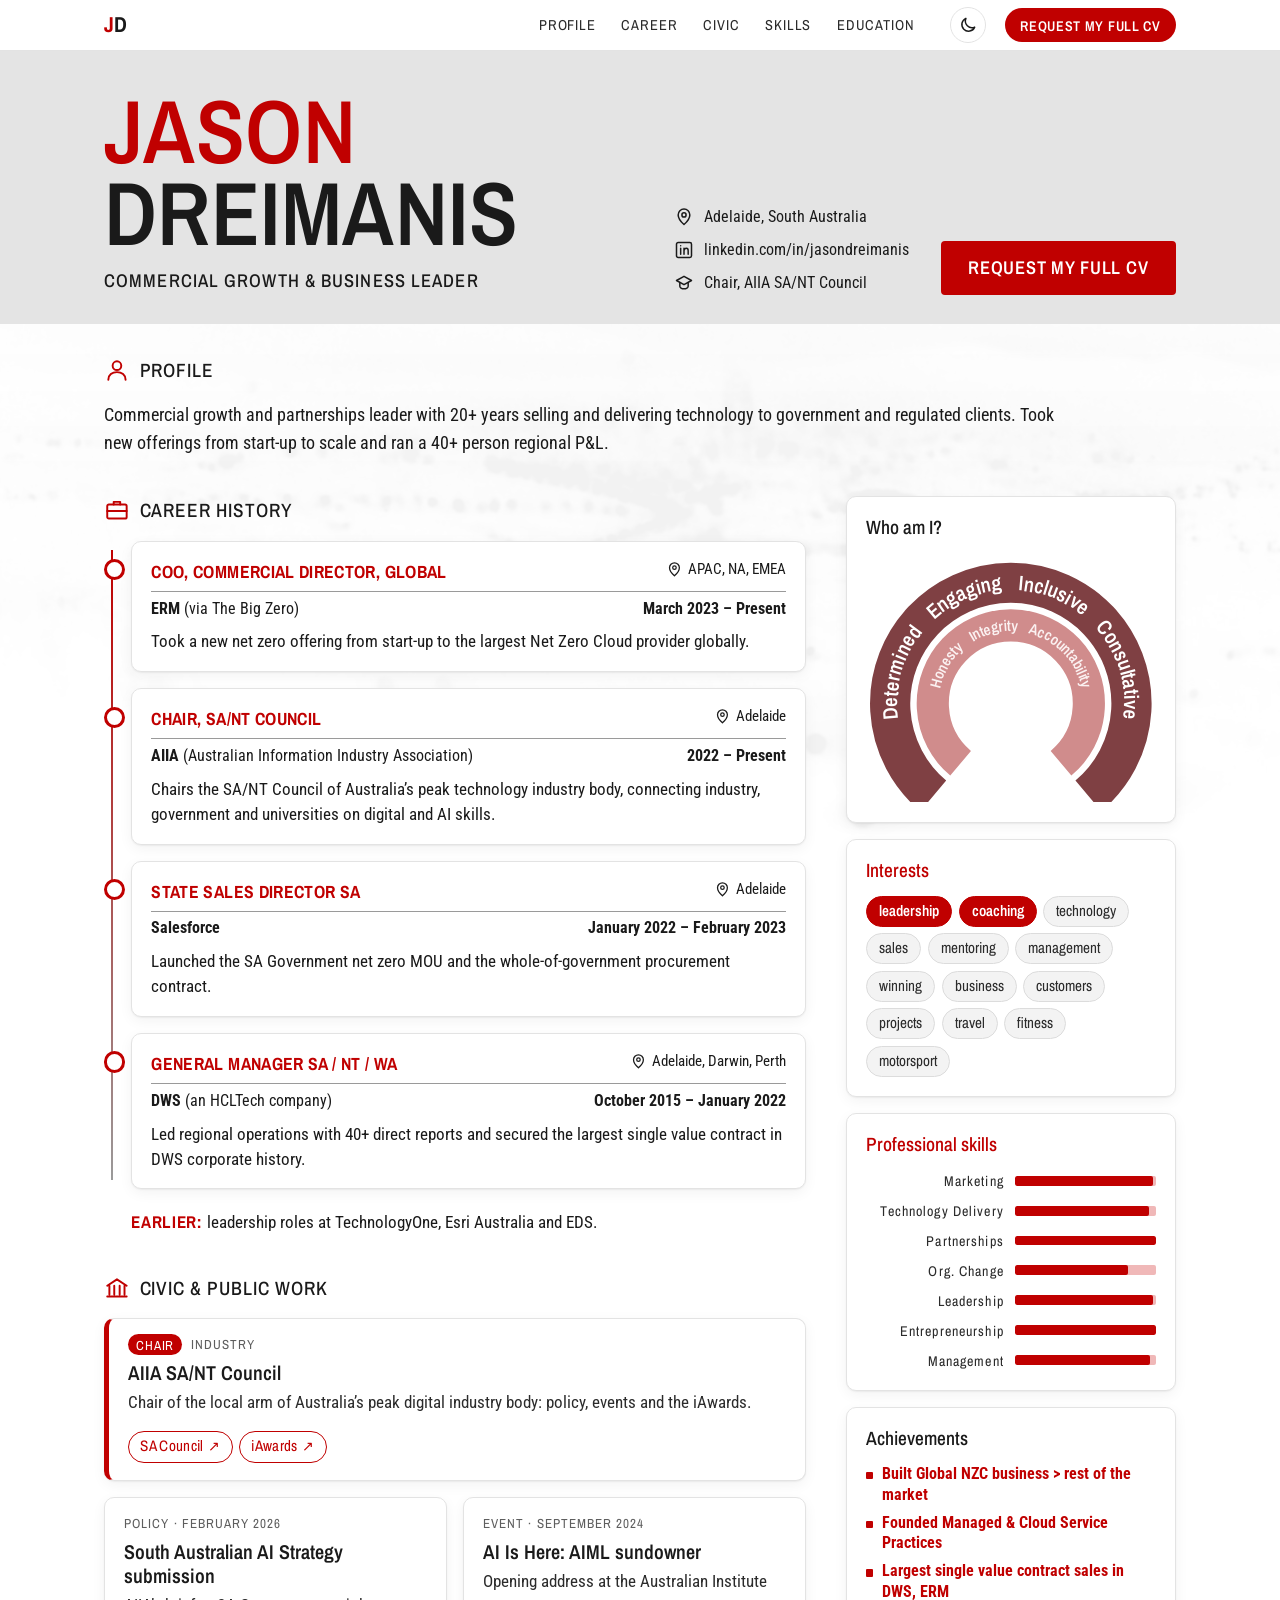
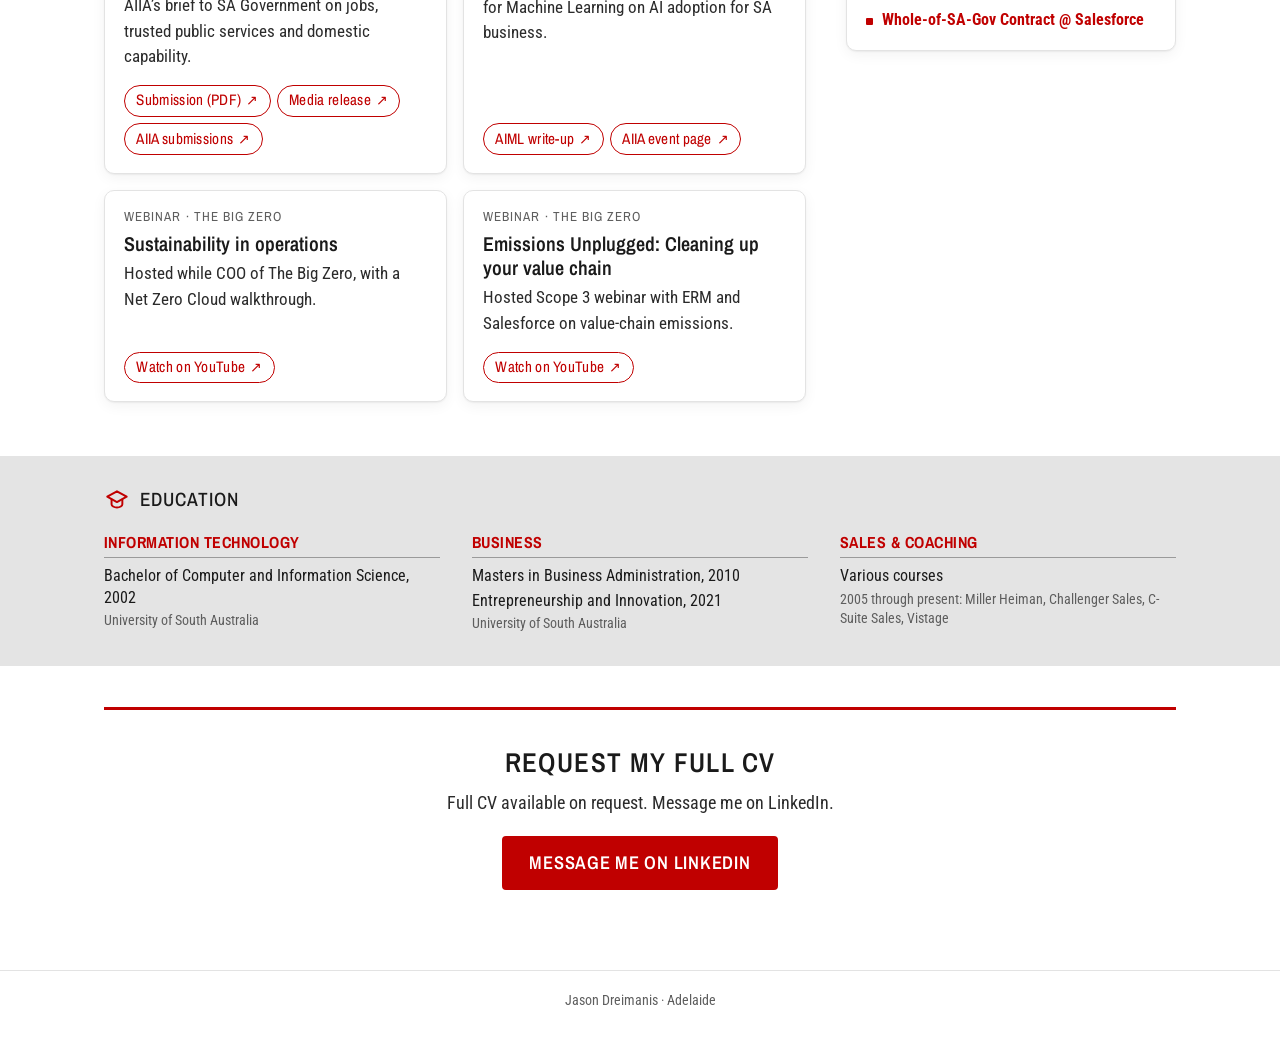
==== commit fe39d564: "Add light/dark toggle (defaults to device setting)" ====
--- a/index.html
+++ b/index.html
@@ -22,6 +22,10 @@
   <link rel="preconnect" href="https://fonts.googleapis.com">
   <link rel="preconnect" href="https://fonts.gstatic.com" crossorigin>
   <link href="https://fonts.googleapis.com/css2?family=Archivo+Narrow:wght@400;500;600;700&family=Roboto+Condensed:wght@300;400;700&display=swap" rel="stylesheet">
+  <script>
+    /* Apply a saved theme before first paint to avoid a flash. No saved choice means follow the device. */
+    try { var t = localStorage.getItem("theme"); if (t === "light" || t === "dark") document.documentElement.setAttribute("data-theme", t); } catch (e) {}
+  </script>
   <link rel="stylesheet" href="css/style.css">
   <script type="application/ld+json">
   {"@context":"https://schema.org","@type":"Person","name":"Jason Dreimanis","url":"https://jdreimanis.github.io/","jobTitle":"Commercial Growth & Business Leader","address":{"@type":"PostalAddress","addressLocality":"Adelaide","addressRegion":"SA","addressCountry":"AU"},"sameAs":["https://www.linkedin.com/in/jasondreimanis"]}
@@ -40,6 +44,10 @@
       <li><a href="#skills">Skills</a></li>
       <li><a href="#education">Education</a></li>
     </ul>
+    <button class="theme-toggle" type="button" id="theme-toggle" aria-label="Dark mode" aria-pressed="false" hidden>
+      <svg class="ico i-moon" viewBox="0 0 24 24" aria-hidden="true"><path d="M20 14.500A8 8 0 0 1 9.500 4a8 8 0 1 0 10.500 10.500z"/></svg>
+      <svg class="ico i-sun" viewBox="0 0 24 24" aria-hidden="true"><circle cx="12" cy="12" r="4"/><path d="M12 2.500v2.500M12 19v2.500M2.500 12H5M19 12h2.500M5.200 5.200l1.800 1.800M17 17l1.800 1.800M18.800 5.200L17 7M7 17l-1.800 1.800"/></svg>
+    </button>
     <a class="pill-cta" href="https://www.linkedin.com/in/jasondreimanis" target="_blank" rel="noopener">Request my full CV</a>
   </div>
 </nav>
@@ -251,5 +259,23 @@
 
 <footer class="foot">Jason Dreimanis &middot; Adelaide</footer>
 
+<script>
+  (function () {
+    var root = document.documentElement, btn = document.getElementById("theme-toggle");
+    if (!btn) return;
+    var mq = window.matchMedia("(prefers-color-scheme: dark)");
+    function saved() { try { var t = localStorage.getItem("theme"); return t === "light" || t === "dark" ? t : null; } catch (e) { return null; } }
+    function isDark() { var a = root.getAttribute("data-theme"); return a ? a === "dark" : mq.matches; }
+    function sync() { btn.setAttribute("aria-pressed", String(isDark())); }
+    btn.hidden = false; sync();
+    btn.addEventListener("click", function () {
+      var next = isDark() ? "light" : "dark";
+      root.setAttribute("data-theme", next);
+      try { localStorage.setItem("theme", next); } catch (e) {}
+      sync();
+    });
+    (mq.addEventListener ? mq.addEventListener.bind(mq, "change") : mq.addListener.bind(mq))(function () { if (!saved()) sync(); });
+  })();
+</script>
 </body>
 </html>
--- a/css/style.css
+++ b/css/style.css
@@ -25,8 +25,32 @@
   --head: "Archivo Narrow", "Franklin Gothic Medium Cond", "Arial Narrow", "Roboto Condensed", sans-serif;
   --body: "Roboto Condensed", "Arial Narrow", Arial, sans-serif;
 }
+/* Dark theme: explicit override via [data-theme="dark"], or the device setting when no override is saved. */
+:root[data-theme="dark"] {
+  color-scheme: dark;
+  --red-text: #ff6b6b;
+  --red-hover: #e00000;
+  --ink: #f2f2f2;
+  --text: #dcdcdc;
+  --muted: #a9a9a9;
+  --page: #141415;
+  --band: #232325;
+  --card: #1c1c1e;
+  --card-line: #2e2e31;
+  --rule: #5a5a5e;
+  --track: #4a2a2a;
+  --maroon: #7f4043;
+  --rose: #b97676;
+  --pill: #232326;
+  --pill-line: #3a3a3e;
+  --shadow: 0 1px 2px rgba(0,0,0,.4), 0 4px 14px rgba(0,0,0,.3);
+  --shadow-hover: 0 2px 4px rgba(0,0,0,.5), 0 10px 26px rgba(0,0,0,.55);
+  --nav-bg: rgba(20,20,21,.88);
+  --bg-img-invert: 1;
+  --bg-img-opacity: .035;
+}
 @media (prefers-color-scheme: dark) {
-  :root {
+  :root:not([data-theme="light"]) {
     --red-text: #ff6b6b;
     --red-hover: #e00000;
     --ink: #f2f2f2;
@@ -49,6 +73,7 @@
     --bg-img-opacity: .035;
   }
 }
+:root[data-theme="light"] { color-scheme: light; }
 
 * { box-sizing: border-box; margin: 0; padding: 0; }
 html { scroll-behavior: smooth; background: var(--page); scroll-padding-top: 4.2rem; }
@@ -83,6 +108,14 @@
 .nav-links::-webkit-scrollbar { display: none; }
 .nav-links a { display: block; padding: .35rem .7rem; font-family: var(--head); text-transform: uppercase; letter-spacing: .06em; font-size: .9rem; color: var(--text); border-radius: 999px; white-space: nowrap; }
 .nav-links a:hover { background: var(--pill); color: var(--red-text); text-decoration: none; }
+.theme-toggle { margin-left: auto; display: inline-flex; align-items: center; justify-content: center; width: 2.25rem; height: 2.25rem; padding: 0; border-radius: 50%; border: 1px solid var(--card-line); background: transparent; color: var(--ink); cursor: pointer; transition: background .2s, color .2s, border-color .2s; }
+.theme-toggle[hidden] { display: none; }
+.theme-toggle:hover { background: var(--pill); color: var(--red-text); border-color: var(--red-text); }
+.theme-toggle .ico { width: 1.25rem; height: 1.25rem; }
+.theme-toggle .i-sun { display: none; }
+.theme-toggle[aria-pressed="true"] .i-sun { display: block; }
+.theme-toggle[aria-pressed="true"] .i-moon { display: none; }
+.nav-links + .theme-toggle { margin-left: .3rem; }
 .pill-cta { font-family: var(--head); font-weight: 600; text-transform: uppercase; letter-spacing: .05em; font-size: .88rem; background: var(--red); color: #fff; padding: .4rem .95rem; border-radius: 999px; white-space: nowrap; transition: background .2s, transform .2s; }
 .pill-cta:hover { background: var(--red-hover); color: #fff; text-decoration: none; transform: translateY(-1px); }
 
@@ -159,7 +192,8 @@
 .ring-text { fill: #fff; font-family: var(--head); font-weight: 600; }
 .t-outer { font-size: 26px; }
 .t-inner { font-size: 19px; fill: #fbf1f1; }
-@media (prefers-color-scheme: dark) { .t-inner { fill: #2a1414; } }
+@media (prefers-color-scheme: dark) { :root:not([data-theme="light"]) .t-inner { fill: #2a1414; } }
+:root[data-theme="dark"] .t-inner { fill: #2a1414; }
 
 .pills { list-style: none; display: flex; flex-wrap: wrap; gap: .4rem; }
 .pills li { font-family: var(--head); font-size: .95rem; padding: .2rem .75rem; border-radius: 999px; background: var(--pill); border: 1px solid var(--pill-line); color: var(--text); }
@@ -197,11 +231,11 @@
 @media (prefers-reduced-motion: reduce) {
   html { scroll-behavior: auto; }
   .reveal { animation: none !important; }
-  .card, .cta, .pill-cta, .links a { transition: none; }
+  .card, .cta, .pill-cta, .links a, .theme-toggle { transition: none; }
   .card:hover, .cta:hover, .pill-cta:hover { transform: none; }
 }
 
-@media (max-width: 720px) { .nav-links { display: none; } .pill-cta { margin-left: auto; } }
+@media (max-width: 720px) { .nav-links { display: none; } .nav-links + .theme-toggle { margin-left: auto; } }
 @media (max-width: 560px) {
   body { font-size: 1rem; }
   .band-inner { padding-top: 1.8rem; }
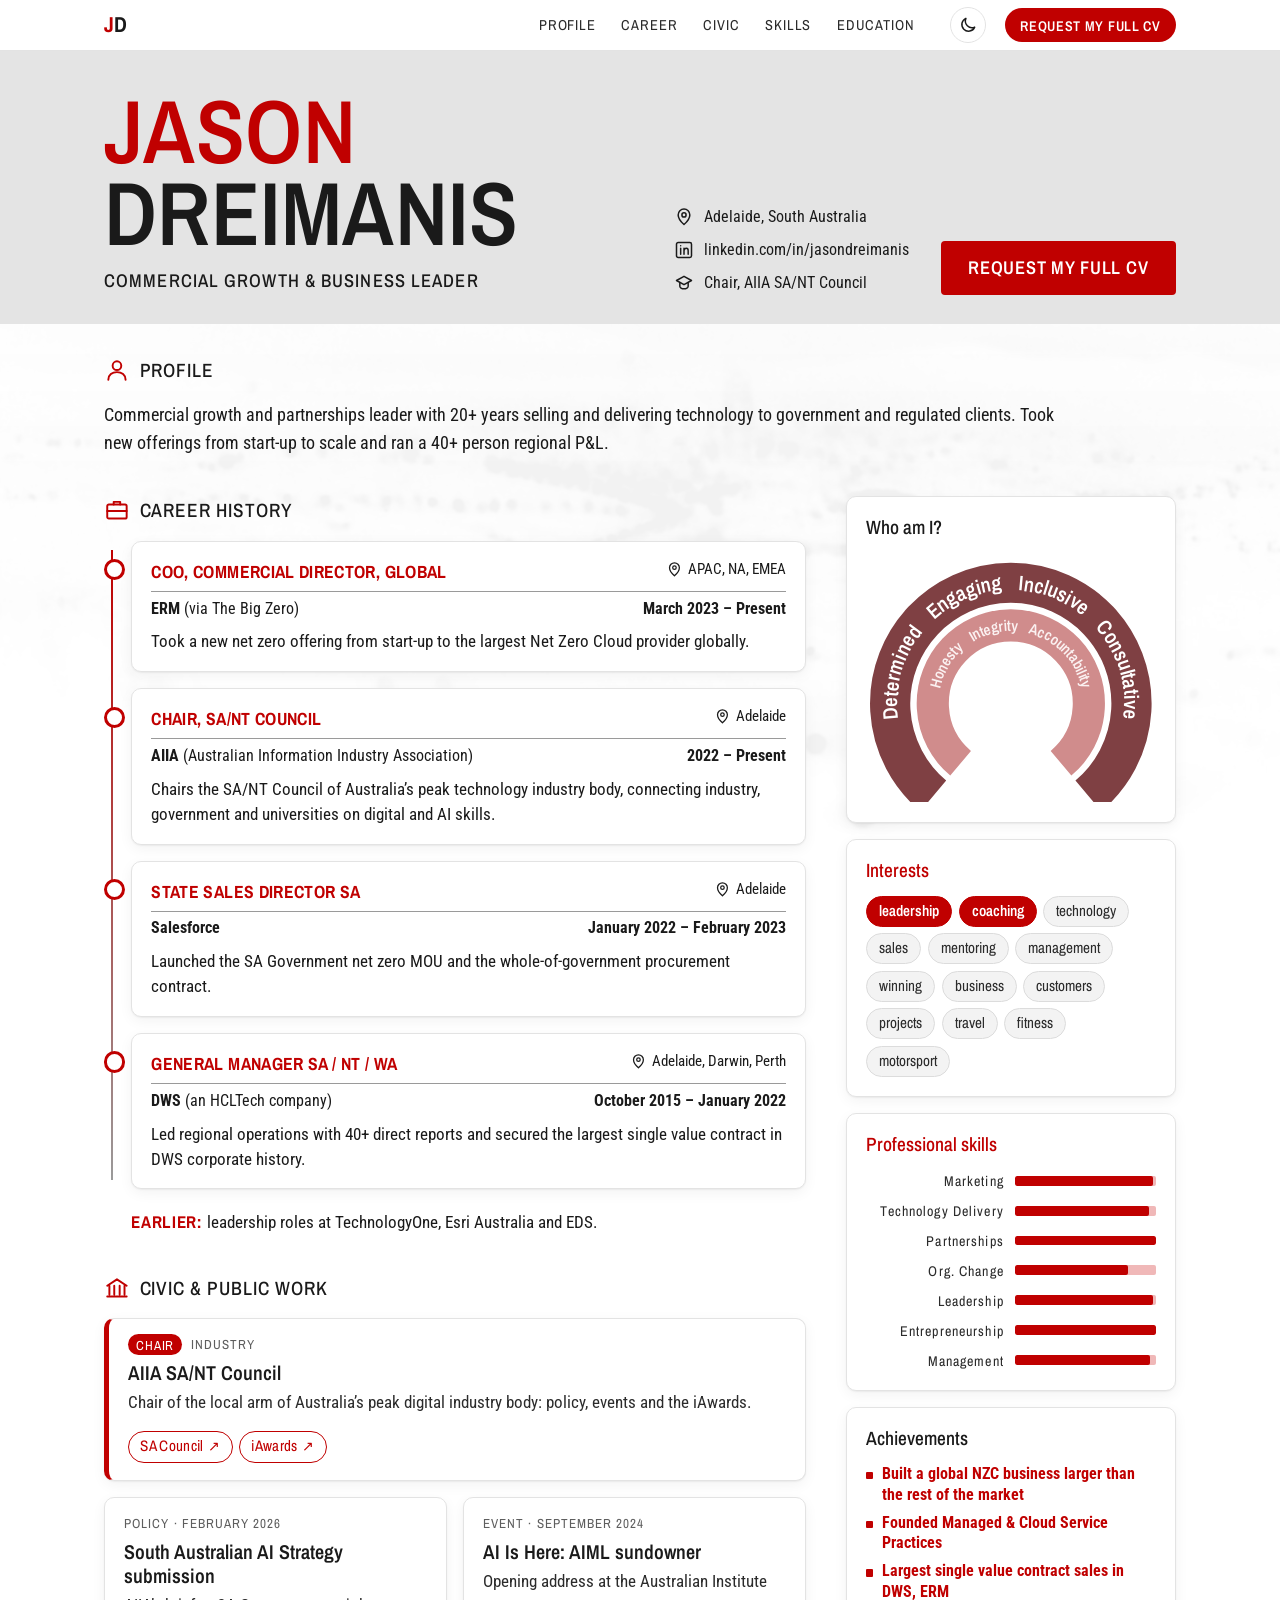
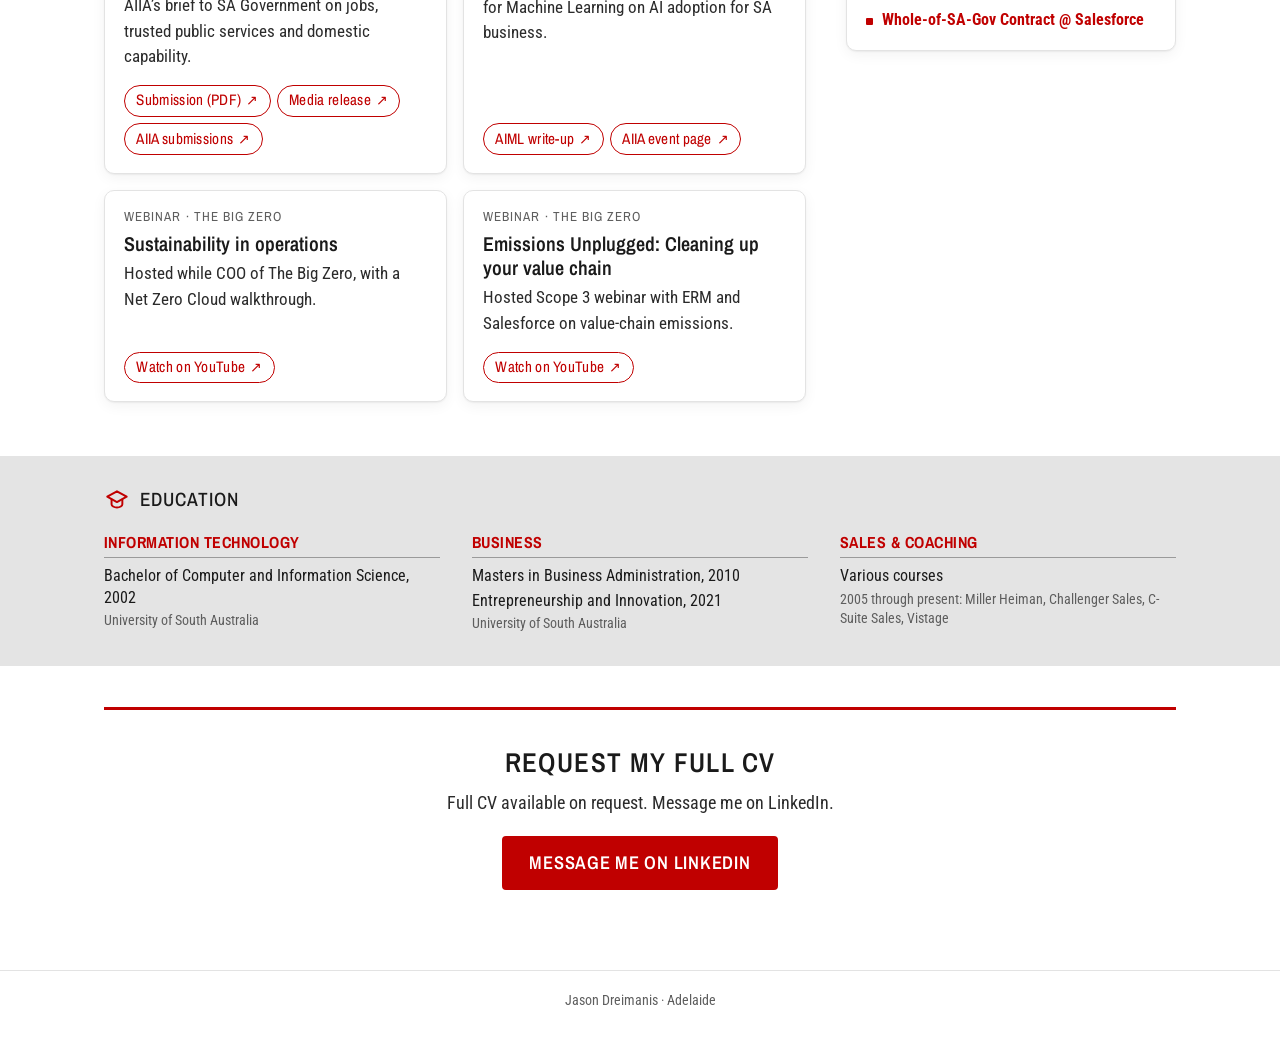
==== commit 161b550b: "Spell out NZC achievement wording" ====
--- a/index.html
+++ b/index.html
@@ -217,7 +217,7 @@
       <section class="card panel reveal">
         <h2 class="side-h">Achievements</h2>
         <ul class="ach">
-          <li>Built Global NZC business &gt; rest of the market</li>
+          <li>Built a global NZC business larger than the rest of the market</li>
           <li>Founded Managed &amp; Cloud Service Practices</li>
           <li>Largest single value contract sales in DWS, ERM</li>
           <li>Whole-of-SA-Gov Contract @ Salesforce</li>
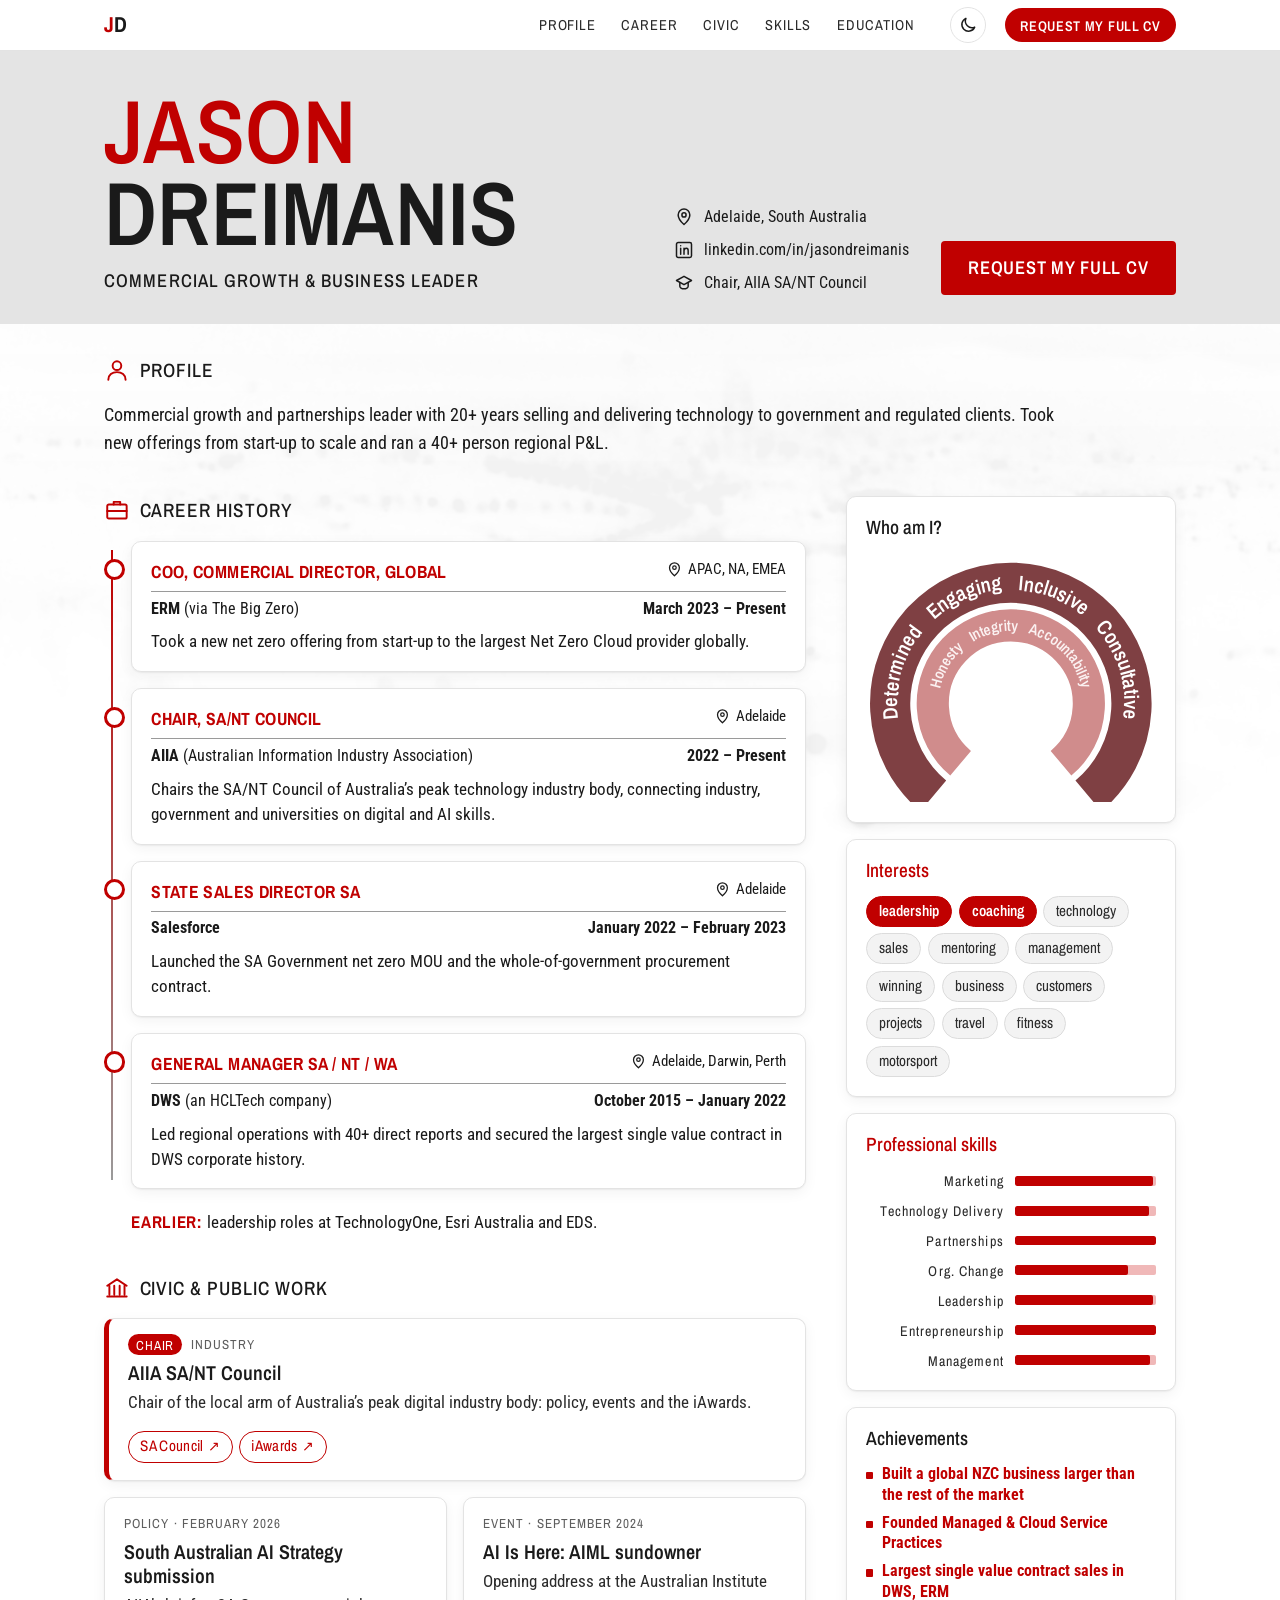
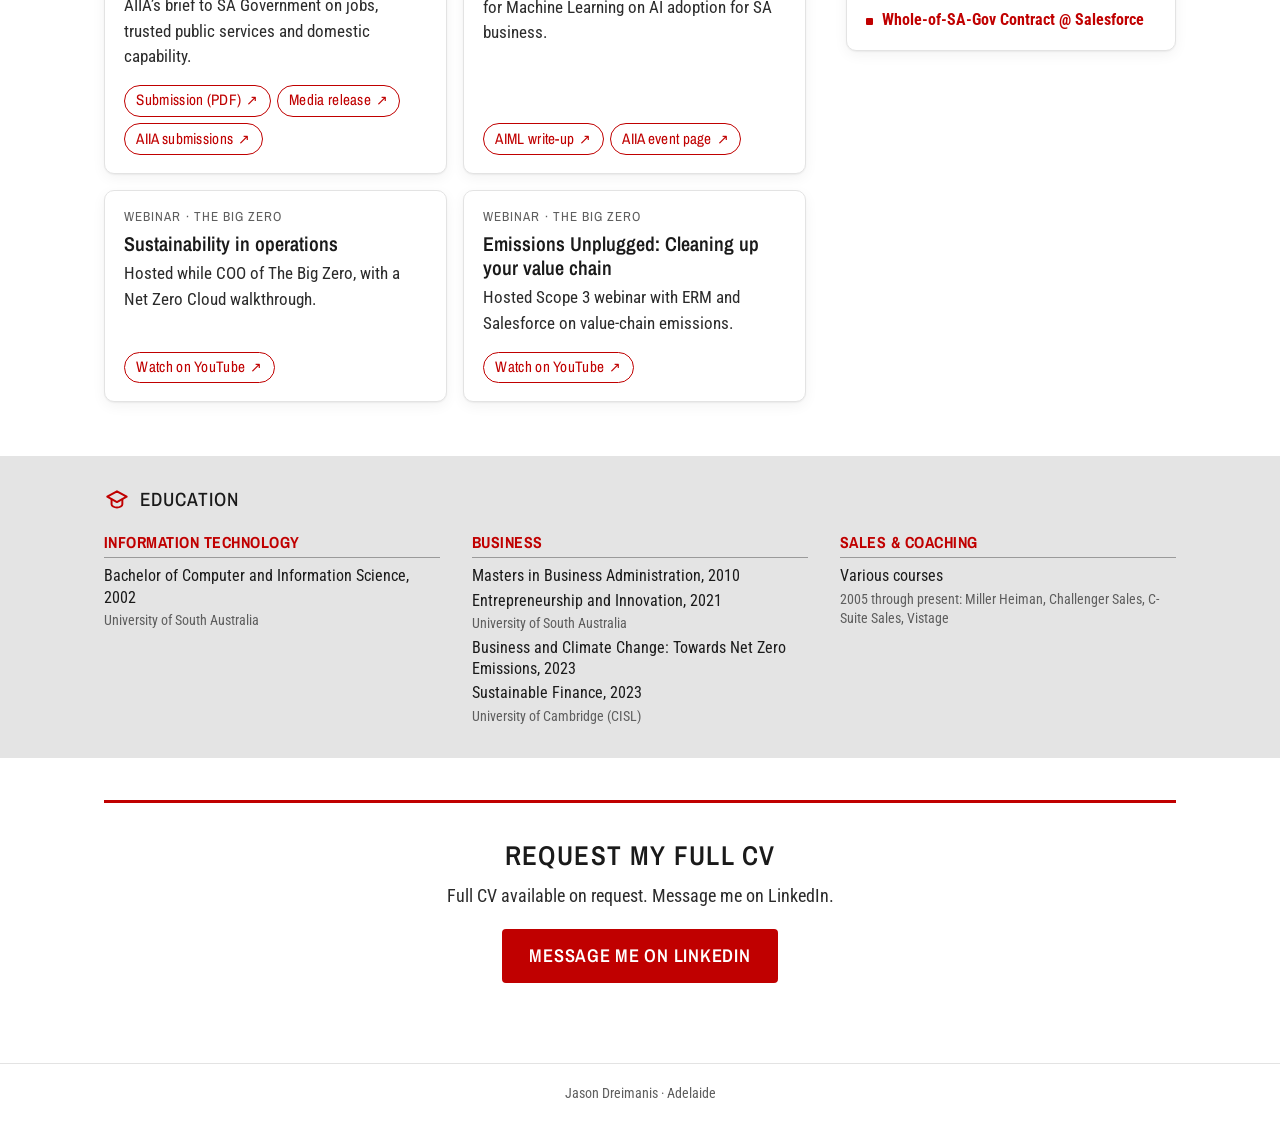
==== commit b5e12b3a: "Add Cambridge CISL courses to Education" ====
--- a/index.html
+++ b/index.html
@@ -26,7 +26,7 @@
     /* Apply a saved theme before first paint to avoid a flash. No saved choice means follow the device. */
     try { var t = localStorage.getItem("theme"); if (t === "light" || t === "dark") document.documentElement.setAttribute("data-theme", t); } catch (e) {}
   </script>
-  <link rel="stylesheet" href="css/style.css">
+  <link rel="stylesheet" href="css/style.css?v=2">
   <script type="application/ld+json">
   {"@context":"https://schema.org","@type":"Person","name":"Jason Dreimanis","url":"https://jdreimanis.github.io/","jobTitle":"Commercial Growth & Business Leader","address":{"@type":"PostalAddress","addressLocality":"Adelaide","addressRegion":"SA","addressCountry":"AU"},"sameAs":["https://www.linkedin.com/in/jasondreimanis"]}
   </script>
@@ -240,6 +240,9 @@
         <p>Masters in Business Administration, 2010</p>
         <p>Entrepreneurship and Innovation, 2021</p>
         <p class="meta">University of South Australia</p>
+        <p>Business and Climate Change: Towards Net Zero Emissions, 2023</p>
+        <p>Sustainable Finance, 2023</p>
+        <p class="meta">University of Cambridge (CISL)</p>
       </div>
       <div>
         <h3>Sales &amp; Coaching</h3>
